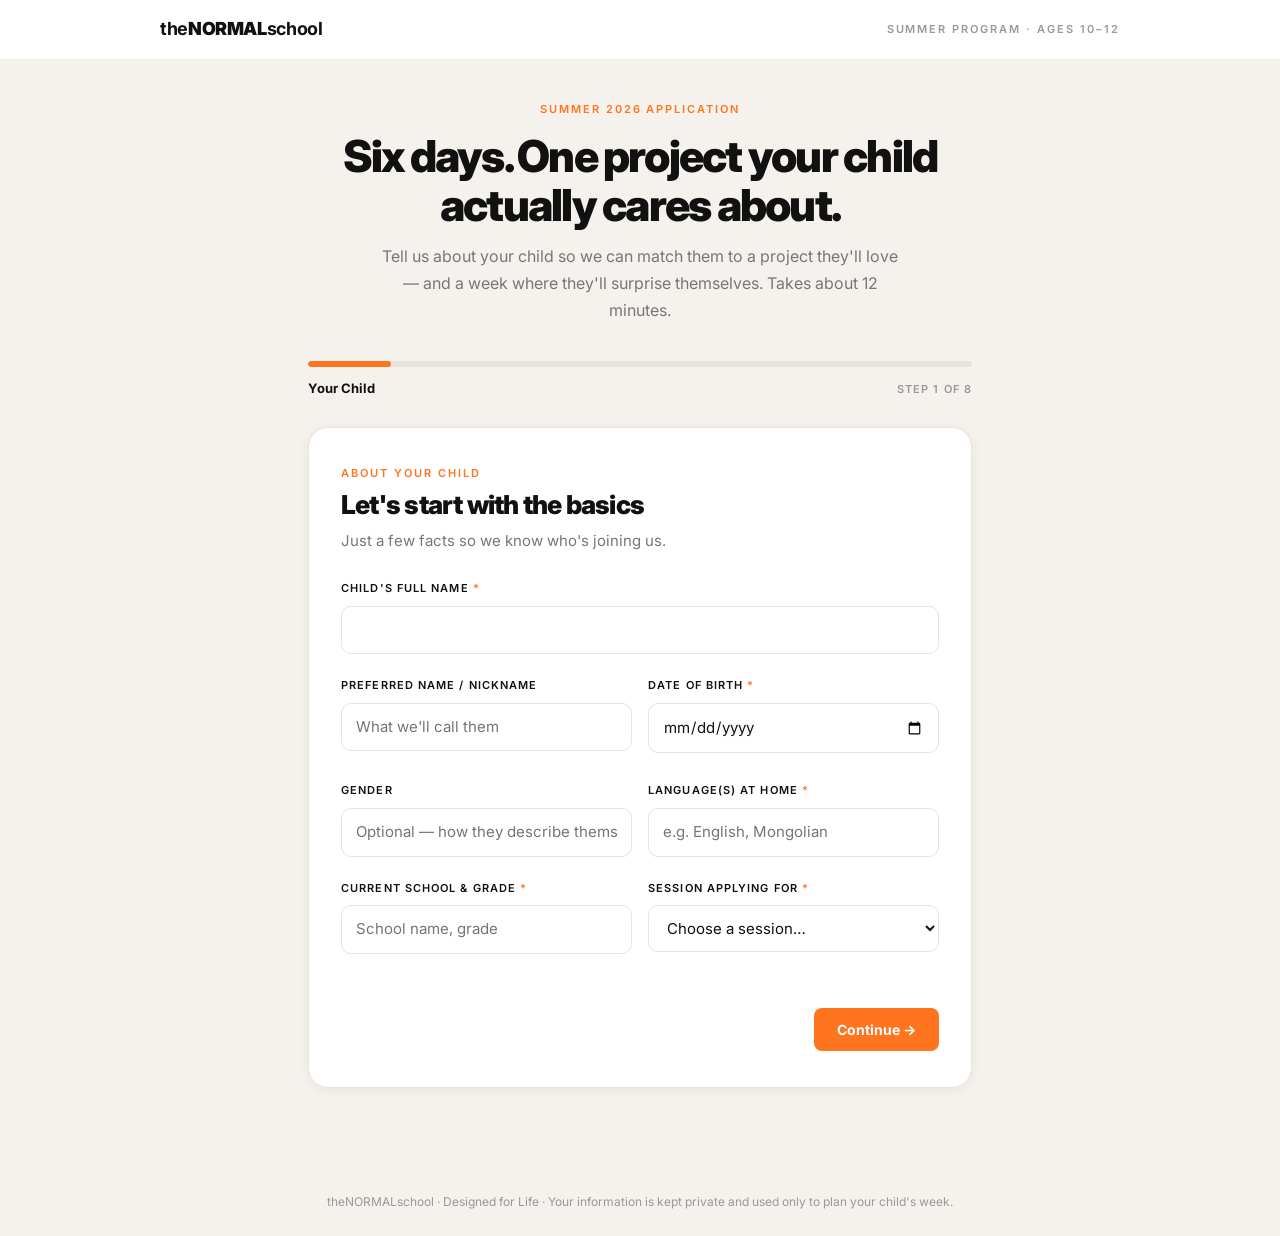
==== 05-Programs/summer-2026/application-form/app/index.html @ aeb38c8b "Restructure repo: kebab-case naming, summer-2026 reorg, merge form into program Enforce the Kebab-Ca" ====
<!DOCTYPE html>
<html lang="en">
<head>
<meta charset="UTF-8" />
<meta name="viewport" content="width=device-width, initial-scale=1.0" />
<title>Summer Program Application — theNORMALschool</title>
<link rel="preconnect" href="https://fonts.googleapis.com" />
<link rel="preconnect" href="https://fonts.gstatic.com" crossorigin />
<link href="https://fonts.googleapis.com/css2?family=Inter:wght@400;500;600;700;850;900&display=swap" rel="stylesheet" />
<style>
  :root {
    --orange: #ff751f;
    --navy: #111111;
    --body: #777777;
    --muted: #999999;
    --cream: #f5f2ed;
    --border: #e8e3db;
    --ui: #555555;
    --white: #ffffff;
    --shadow: rgba(0, 0, 0, 0.06) 0px 2px 12px;
    --radius-card: 20px;
    --radius-btn: 8px;
  }

  * { box-sizing: border-box; margin: 0; padding: 0; }

  body {
    font-family: 'Inter', -apple-system, system-ui, sans-serif;
    background: var(--cream);
    color: var(--body);
    font-size: 16px;
    line-height: 1.7;
    -webkit-font-smoothing: antialiased;
  }

  /* ---------- Header ---------- */
  header {
    position: sticky; top: 0; z-index: 50;
    background: rgba(255, 255, 255, 0.97);
    backdrop-filter: blur(10px);
    border-bottom: 1px solid #f0ece6;
    padding: 14px 28px;
  }
  .header-inner {
    max-width: 960px; margin: 0 auto;
    display: flex; align-items: center; justify-content: space-between;
  }
  .wordmark {
    font-weight: 700; font-size: 18px; color: var(--navy);
    letter-spacing: -0.02em; text-decoration: none;
  }
  .wordmark b { font-weight: 900; }
  .header-tag {
    font-weight: 600; font-size: 11px; text-transform: uppercase;
    letter-spacing: 0.18em; color: var(--muted);
  }

  /* ---------- Layout ---------- */
  .wrap { max-width: 720px; margin: 0 auto; padding: 40px 28px 80px; }

  .hero { text-align: center; margin-bottom: 36px; }
  .hero .eyebrow {
    font-weight: 600; font-size: 11px; text-transform: uppercase;
    letter-spacing: 0.18em; color: var(--orange); margin-bottom: 14px;
  }
  .hero h1 {
    font-weight: 850; color: var(--navy);
    font-size: clamp(28px, 5.5vw, 44px);
    letter-spacing: -0.04em; line-height: 1.1; margin-bottom: 14px;
  }
  .hero p { max-width: 520px; margin: 0 auto; }

  /* ---------- Progress ---------- */
  .progress { margin-bottom: 28px; }
  .progress-bar {
    height: 6px; background: var(--border); border-radius: 999px; overflow: hidden;
  }
  .progress-fill {
    height: 100%; background: var(--orange); width: 12.5%;
    border-radius: 999px; transition: width 0.35s ease;
  }
  .progress-meta {
    display: flex; justify-content: space-between; align-items: baseline;
    margin-top: 10px;
  }
  .progress-meta .step-label {
    font-weight: 700; font-size: 13px; color: var(--navy);
  }
  .progress-meta .step-count {
    font-weight: 600; font-size: 11px; text-transform: uppercase;
    letter-spacing: 0.1em; color: var(--muted);
  }

  /* ---------- Card / Step ---------- */
  .card {
    background: var(--white); border: 1px solid var(--border);
    border-radius: var(--radius-card); box-shadow: var(--shadow);
    padding: 36px 32px;
  }
  .step { display: none; }
  .step.active { display: block; animation: fade 0.3s ease; }
  @keyframes fade { from { opacity: 0; transform: translateY(6px); } to { opacity: 1; transform: none; } }

  .step-head { margin-bottom: 26px; }
  .step-head .kicker {
    font-weight: 600; font-size: 11px; text-transform: uppercase;
    letter-spacing: 0.18em; color: var(--orange); margin-bottom: 8px;
  }
  .step-head h2 {
    font-weight: 850; color: var(--navy); font-size: 26px;
    letter-spacing: -0.03em; line-height: 1.12; margin-bottom: 8px;
  }
  .step-head p { font-size: 15px; }

  .reassure {
    background: var(--cream); border-radius: 12px; padding: 14px 16px;
    font-size: 14px; margin-bottom: 24px; color: var(--ui);
  }
  .reassure b { color: var(--navy); font-weight: 600; }

  /* ---------- Fields ---------- */
  .field { margin-bottom: 22px; }
  .field > label, .field > .field-label {
    display: block; font-weight: 600; font-size: 11px;
    text-transform: uppercase; letter-spacing: 0.1em;
    color: var(--navy); margin-bottom: 8px;
  }
  .field .hint {
    font-size: 13px; color: var(--muted); font-weight: 400;
    text-transform: none; letter-spacing: 0; margin-top: 2px; margin-bottom: 8px;
    line-height: 1.5;
  }
  .req { color: var(--orange); }

  input[type="text"], input[type="email"], input[type="tel"],
  input[type="date"], select, textarea {
    width: 100%; font-family: inherit; font-size: 15px; color: var(--navy);
    background: var(--white); border: 1px solid var(--border);
    border-radius: 10px; padding: 12px 14px; line-height: 1.5;
    transition: border-color 0.15s ease, box-shadow 0.15s ease;
  }
  textarea { resize: vertical; min-height: 90px; }
  input:focus, select:focus, textarea:focus {
    outline: none; border-color: var(--orange);
    box-shadow: 0 0 0 3px rgba(255, 117, 31, 0.12);
  }
  input.invalid, select.invalid, textarea.invalid { border-color: #e5484d; }
  .err-msg { color: #c4373b; font-size: 13px; margin-top: 6px; display: none; }
  .err-msg.show { display: block; }

  .row { display: flex; gap: 16px; }
  .row .field { flex: 1; }
  @media (max-width: 560px) { .row { flex-direction: column; gap: 0; } }

  .auto-age {
    font-weight: 700; color: var(--orange); font-size: 14px; margin-top: 6px;
  }

  /* ---------- Chips (multi-select) ---------- */
  .chips { display: flex; flex-wrap: wrap; gap: 8px; }
  .chip {
    border: 1px solid var(--border); background: var(--white);
    border-radius: 999px; padding: 8px 15px; font-size: 14px; font-weight: 500;
    color: var(--ui); cursor: pointer; user-select: none;
    transition: all 0.15s ease;
  }
  .chip:hover { border-color: var(--orange); color: var(--navy); }
  .chip.on {
    background: var(--orange); border-color: var(--orange);
    color: var(--white); font-weight: 600;
  }

  /* ---------- Option cards (single-select) ---------- */
  .options { display: flex; flex-direction: column; gap: 10px; }
  .opt {
    display: flex; align-items: flex-start; gap: 12px;
    border: 1px solid var(--border); background: var(--white);
    border-radius: 12px; padding: 14px 16px; cursor: pointer;
    transition: all 0.15s ease;
  }
  .opt:hover { border-color: var(--orange); }
  .opt.on { border-color: var(--orange); background: rgba(255, 117, 31, 0.05); }
  .opt .dot {
    flex: 0 0 18px; width: 18px; height: 18px; border-radius: 999px;
    border: 2px solid var(--border); margin-top: 3px; position: relative;
    transition: border-color 0.15s ease;
  }
  .opt.on .dot { border-color: var(--orange); }
  .opt.on .dot::after {
    content: ''; position: absolute; inset: 3px; border-radius: 999px;
    background: var(--orange);
  }
  .opt .opt-text { font-size: 15px; color: var(--navy); font-weight: 500; }

  .opt-grid { display: grid; grid-template-columns: 1fr 1fr; gap: 10px; }
  @media (max-width: 560px) { .opt-grid { grid-template-columns: 1fr; } }

  /* ---------- Checkbox ---------- */
  .check {
    display: flex; align-items: flex-start; gap: 12px; cursor: pointer;
    font-size: 14px; color: var(--ui); margin-bottom: 14px; line-height: 1.5;
  }
  .check input { margin-top: 4px; width: 18px; height: 18px; accent-color: var(--orange); flex: 0 0 auto; }

  /* ---------- Nav buttons ---------- */
  .nav-btns {
    display: flex; justify-content: space-between; align-items: center;
    margin-top: 32px; gap: 12px;
  }
  .btn {
    font-family: inherit; font-weight: 700; font-size: 14px;
    border-radius: var(--radius-btn); padding: 12px 22px; cursor: pointer;
    border: 1px solid transparent; transition: opacity 0.15s ease, background 0.15s ease;
  }
  .btn-primary { background: var(--orange); color: var(--white); }
  .btn-primary:hover { opacity: 0.9; }
  .btn-ghost { background: transparent; color: var(--ui); border-color: var(--border); }
  .btn-ghost:hover { border-color: var(--ui); }
  .btn:disabled { opacity: 0.4; cursor: not-allowed; }
  .btn.hidden { visibility: hidden; }

  /* ---------- Success ---------- */
  .success { text-align: center; padding: 20px 0; }
  .success .mark {
    width: 64px; height: 64px; border-radius: 999px; background: var(--orange);
    color: white; font-size: 32px; display: flex; align-items: center; justify-content: center;
    margin: 0 auto 20px;
  }
  .success h2 { font-weight: 850; color: var(--navy); font-size: 28px; letter-spacing: -0.03em; margin-bottom: 12px; }
  .success p { max-width: 460px; margin: 0 auto 10px; }
  .dl-row { display: flex; gap: 12px; justify-content: center; flex-wrap: wrap; margin-top: 22px; }

  footer {
    text-align: center; font-size: 12px; color: var(--muted);
    padding: 24px; max-width: 720px; margin: 0 auto;
  }
</style>
</head>
<body>

<header>
  <div class="header-inner">
    <a href="#" class="wordmark">the<b>NORMAL</b>school</a>
    <span class="header-tag">Summer Program · Ages 10–12</span>
  </div>
</header>

<div class="wrap">
  <div class="hero">
    <div class="eyebrow">Summer 2026 Application</div>
    <h1>Six days. One project your child actually cares about.</h1>
    <p>Tell us about your child so we can match them to a project they'll love — and a week where they'll surprise themselves. Takes about 12 minutes.</p>
  </div>

  <div class="progress">
    <div class="progress-bar"><div class="progress-fill" id="progressFill"></div></div>
    <div class="progress-meta">
      <span class="step-label" id="stepLabel">Your Child</span>
      <span class="step-count" id="stepCount">Step 1 of 8</span>
    </div>
  </div>

  <form id="appForm" novalidate>
    <div class="card">

      <!-- ===== STEP 1: CHILD BASIC INFO (Section A) ===== -->
      <section class="step active" data-step="1" data-label="Your Child">
        <div class="step-head">
          <div class="kicker">About your child</div>
          <h2>Let's start with the basics</h2>
          <p>Just a few facts so we know who's joining us.</p>
        </div>

        <div class="field">
          <label>Child's full name <span class="req">*</span></label>
          <input type="text" name="childName" data-required />
          <div class="err-msg">Please enter your child's name.</div>
        </div>

        <div class="row">
          <div class="field">
            <label>Preferred name / nickname</label>
            <input type="text" name="preferredName" placeholder="What we'll call them" />
          </div>
          <div class="field">
            <label>Date of birth <span class="req">*</span></label>
            <input type="date" name="dob" id="dob" data-required />
            <div class="auto-age" id="ageOut"></div>
            <div class="err-msg">Please enter a date of birth.</div>
          </div>
        </div>

        <div class="row">
          <div class="field">
            <label>Gender</label>
            <input type="text" name="gender" placeholder="Optional — how they describe themselves" />
          </div>
          <div class="field">
            <label>Language(s) at home <span class="req">*</span></label>
            <input type="text" name="homeLanguage" data-required placeholder="e.g. English, Mongolian" />
            <div class="err-msg">Please tell us the home language.</div>
          </div>
        </div>

        <div class="row">
          <div class="field">
            <label>Current school &amp; grade <span class="req">*</span></label>
            <input type="text" name="school" data-required placeholder="School name, grade" />
            <div class="err-msg">Please enter school and grade.</div>
          </div>
          <div class="field">
            <label>Session applying for <span class="req">*</span></label>
            <select name="session" data-required>
              <option value="">Choose a session…</option>
              <option>Session A — June 2026</option>
              <option>Session B — July 2026</option>
              <option>Session C — August 2026</option>
              <option>Not sure yet</option>
            </select>
            <div class="err-msg">Please choose a session.</div>
          </div>
        </div>
      </section>

      <!-- ===== STEP 2: PARENT INFO (Section B) ===== -->
      <section class="step" data-step="2" data-label="Parent & Contact">
        <div class="step-head">
          <div class="kicker">Parent &amp; contact</div>
          <h2>How we reach you</h2>
          <p>Your details for everything from confirmation to Saturday's showcase.</p>
        </div>

        <div class="row">
          <div class="field">
            <label>Your full name <span class="req">*</span></label>
            <input type="text" name="parentName" data-required />
            <div class="err-msg">Please enter your name.</div>
          </div>
          <div class="field">
            <label>Relationship to child <span class="req">*</span></label>
            <select name="relationship" data-required>
              <option value="">Choose…</option>
              <option>Mother</option><option>Father</option>
              <option>Guardian</option><option>Grandparent</option><option>Other</option>
            </select>
            <div class="err-msg">Please choose a relationship.</div>
          </div>
        </div>

        <div class="row">
          <div class="field">
            <label>Email <span class="req">*</span></label>
            <input type="email" name="email" data-required />
            <div class="err-msg">Please enter a valid email.</div>
          </div>
          <div class="field">
            <label>Mobile phone <span class="req">*</span></label>
            <input type="tel" name="phone" data-required />
            <div class="err-msg">Please enter a phone number.</div>
          </div>
        </div>

        <div class="row">
          <div class="field">
            <label>Emergency contact name <span class="req">*</span></label>
            <input type="text" name="emergencyName" data-required />
            <div class="err-msg">Please enter an emergency contact.</div>
          </div>
          <div class="field">
            <label>Emergency contact phone <span class="req">*</span></label>
            <input type="tel" name="emergencyPhone" data-required />
            <div class="err-msg">Please enter a phone number.</div>
          </div>
        </div>

        <div class="field">
          <label>Authorized pickup person(s)</label>
          <input type="text" name="pickup" placeholder="Anyone else allowed to collect your child" />
        </div>

        <div class="field">
          <label>How did you hear about us?</label>
          <select name="referral">
            <option value="">Choose…</option>
            <option>Instagram</option><option>A friend / family</option>
            <option>School / teacher</option><option>Web search</option>
            <option>Event</option><option>Other</option>
          </select>
        </div>
      </section>

      <!-- ===== STEP 3: ELEMENT LAYER 1 (Section C) ===== -->
      <section class="step" data-step="3" data-label="What Lights Them Up">
        <div class="step-head">
          <div class="kicker">What lights your child up</div>
          <h2>The things that come easily — and the things they love</h2>
          <p>Be specific and concrete. Not "good at art" — but "draws machines and how they connect."</p>
        </div>
        <div class="reassure">
          These two are different on purpose. <b>What comes easily</b> and <b>what they love</b> aren't always the same thing — and both matter. Tell us what you actually see, not what you hope.
        </div>

        <div class="field">
          <label>What comes unusually easily? <span class="req">*</span></label>
          <div class="hint">1–2 specific things your child picks up faster or does with more ease than you'd expect for their age. What exactly do they do, and how do you know it comes easily?</div>
          <textarea name="aptitude" data-required></textarea>
          <div class="err-msg">Please describe at least one thing.</div>
        </div>

        <div class="field">
          <label>What do they return to without being asked? <span class="req">*</span></label>
          <div class="hint">What does your child do voluntarily, repeatedly, with no reward and no prompting? When did you last see them do it?</div>
          <textarea name="passion" data-required></textarea>
          <div class="err-msg">Please describe at least one thing.</div>
        </div>

        <div class="field">
          <label>When do they lose track of time? <span class="req">*</span></label>
          <div class="hint">Is there an activity where they resist stopping, forget meals, or have to be called several times?</div>
          <textarea name="flow" data-required></textarea>
          <div class="err-msg">Please tell us about this.</div>
        </div>

        <div class="field">
          <label>The free-afternoon check</label>
          <div class="hint">On a free afternoon — nothing scheduled, screens not the default — what does your child actually end up doing?</div>
          <textarea name="freeChoice"></textarea>
        </div>
      </section>

      <!-- ===== STEP 4: ELEMENT LAYER 2 (Section D) ===== -->
      <section class="step" data-step="4" data-label="Reading Your Child">
        <div class="step-head">
          <div class="kicker">Reading your child</div>
          <h2>A little more context</h2>
          <p>This helps us read your child accurately — and avoid misreading them.</p>
        </div>

        <div class="field">
          <label>When something is hard, what do they actually do? <span class="req">*</span></label>
          <div class="hint">When they get a poor result or hit something difficult — what happens? Give a recent example.</div>
          <textarea name="attitude" data-required></textarea>
          <div class="err-msg">Please share a recent example.</div>
        </div>

        <div class="field">
          <div class="field-label">What has your child had real access to?</div>
          <div class="hint">Tap everything they've had genuine hands-on access to.</div>
          <div class="chips" data-chips="opportunity">
            <span class="chip">Camera / video</span>
            <span class="chip">Computer / coding</span>
            <span class="chip">Art materials</span>
            <span class="chip">Musical instruments</span>
            <span class="chip">Sports / athletics</span>
            <span class="chip">Kitchen / cooking</span>
            <span class="chip">Building / tools</span>
            <span class="chip">Animals / nature</span>
            <span class="chip">Performing / stage</span>
          </div>
        </div>

        <div class="field">
          <label>Anything they've wanted to try but never had the chance to?</label>
          <input type="text" name="opportunityGap" placeholder="Optional" />
        </div>

        <div class="field">
          <div class="field-label">Where do you see real spark? <span class="req">*</span></div>
          <div class="hint">Tap any area where you see genuine energy — it's fine to pick several.</div>
          <div class="chips" data-chips="breadth" data-required>
            <span class="chip">Building / mechanical</span>
            <span class="chip">Visual / art</span>
            <span class="chip">Words / story</span>
            <span class="chip">Numbers / patterns</span>
            <span class="chip">Social / people</span>
            <span class="chip">Performing</span>
            <span class="chip">Physical / movement</span>
            <span class="chip">Nature / science</span>
          </div>
          <div class="err-msg">Please select at least one.</div>
        </div>

        <div class="field">
          <label>Who do they light up around?</label>
          <div class="hint">Any group or person your child comes alive with — or an interest they pursue harder with certain people?</div>
          <textarea name="tribe"></textarea>
        </div>

        <div class="field">
          <label>Anything they've dropped, hidden, or been steered away from?</label>
          <div class="hint">Something they used to love and stopped, or hide, or were told wasn't for them. What happened?</div>
          <textarea name="suppression"></textarea>
        </div>

        <div class="field">
          <label>When are they most alert — and most drained?</label>
          <div class="hint">Roughly when in a normal day is your child most engaged, and when do they run flat?</div>
          <input type="text" name="energy" placeholder="e.g. Sluggish mornings, comes alive after 4pm" />
        </div>
      </section>

      <!-- ===== STEP 5: MIAP PRE-DIAGNOSIS (Section E) ===== -->
      <section class="step" data-step="5" data-label="How They Work">
        <div class="step-head">
          <div class="kicker">How they work</div>
          <h2>A few more about how they tick</h2>
          <p>There are no right answers here — honest beats impressive every time.</p>
        </div>

        <div class="field">
          <label>Genuinely into it vs. just going along <span class="req">*</span></label>
          <div class="hint">Can you tell the difference between when your child is really into something and when they're just complying? Describe a moment of each.</div>
          <textarea name="miapMotivation" data-required></textarea>
          <div class="err-msg">Please share an example.</div>
        </div>

        <div class="field">
          <label>How do they describe themselves?</label>
          <div class="hint">In their own words, how does your child describe what they're good at or who they are? (If they wouldn't, just say so.)</div>
          <textarea name="miapIdentity"></textarea>
        </div>

        <div class="field">
          <label>When they hit an obstacle and you're not there <span class="req">*</span></label>
          <div class="hint">What happens when your child runs into a problem and no adult is around to help?</div>
          <textarea name="miapAgency" data-required></textarea>
          <div class="err-msg">Please tell us what happens.</div>
        </div>

        <div class="field">
          <label>Have they ever cared that something was useful to someone else?</label>
          <div class="hint">Not just fun for them — actually useful to another person. An example, if there is one.</div>
          <textarea name="miapPurpose"></textarea>
        </div>
      </section>

      <!-- ===== STEP 6: PERSONALIZATION — CHILD'S SECTION (Section F) ===== -->
      <section class="step" data-step="6" data-label="Just for You">
        <div class="step-head">
          <div class="kicker">Now — over to <span id="childKicker">your child</span></div>
          <h2>This part is just for <span id="childName1">you</span></h2>
          <p>Hey! These questions are for you — the kid joining us. There are zero wrong answers. Just say what's true.</p>
        </div>
        <div class="reassure">
          <b>Parents:</b> let your child answer this part in their own words — you can type for them, but the answers should be theirs.
        </div>

        <div class="field">
          <div class="field-label">What are you really into right now? <span class="req">*</span></div>
          <div class="hint">Tap everything that's you.</div>
          <div class="chips" data-chips="interests" data-required>
            <span class="chip">Gaming</span><span class="chip">Drawing</span><span class="chip">Sports</span>
            <span class="chip">Music</span><span class="chip">Coding</span><span class="chip">Animals</span>
            <span class="chip">Cooking</span><span class="chip">Building stuff</span><span class="chip">Reading</span>
            <span class="chip">Science</span><span class="chip">Dance</span><span class="chip">Film / video</span>
            <span class="chip">Fashion</span><span class="chip">Cars</span><span class="chip">Space</span>
          </div>
          <div class="err-msg">Pick at least one!</div>
        </div>

        <div class="field">
          <label>What do you do for fun on weekends or after school?</label>
          <textarea name="funTime"></textarea>
        </div>

        <div class="field">
          <label>Something you made that you were proud of <span class="req">*</span></label>
          <div class="hint">A video, a Minecraft build, a comic, a recipe, a fort — anything. What was the best part of making it?</div>
          <textarea name="proudMaking" data-required></textarea>
          <div class="err-msg">Tell us about one thing you made!</div>
        </div>

        <div class="row">
          <div class="field">
            <label>Favorite YouTube channel(s) or creators</label>
            <input type="text" name="favYoutube" />
          </div>
          <div class="field">
            <label>Favorite game(s)</label>
            <input type="text" name="favGame" />
          </div>
        </div>

        <div class="row">
          <div class="field">
            <label>Favorite book, comic, or show</label>
            <input type="text" name="favBook" />
          </div>
          <div class="field">
            <label>Someone who's really cool at what they do</label>
            <input type="text" name="hero" placeholder="A creator, athlete, scientist, anyone" />
          </div>
        </div>

        <div class="field">
          <label>If you could spend a whole week making ONE thing, what would it be?</label>
          <textarea name="makeAnything"></textarea>
        </div>

        <div class="field">
          <div class="field-label">Pick the one that sounds most fun <span class="req">*</span></div>
          <div class="options" data-radio="dreamProject" data-required>
            <label class="opt"><span class="dot"></span><span class="opt-text">Be on camera, telling a story people actually watch</span></label>
            <label class="opt"><span class="dot"></span><span class="opt-text">Film and edit a video until it's exactly right</span></label>
            <label class="opt"><span class="dot"></span><span class="opt-text">Invent the rules of a game and decide how it works</span></label>
            <label class="opt"><span class="dot"></span><span class="opt-text">Build a game's world, characters, and look</span></label>
            <label class="opt"><span class="dot"></span><span class="opt-text">Cook something people line up to buy</span></label>
            <label class="opt"><span class="dot"></span><span class="opt-text">Fix a real problem in your neighborhood</span></label>
            <label class="opt"><span class="dot"></span><span class="opt-text">Build a tool that explains something cool</span></label>
          </div>
          <div class="err-msg">Pick the one that sounds most fun!</div>
        </div>

        <div class="field">
          <div class="field-label">What kind of stuff do you care about?</div>
          <div class="chips" data-chips="values">
            <span class="chip">Helping people</span><span class="chip">Animals</span><span class="chip">The planet</span>
            <span class="chip">Fairness</span><span class="chip">Building things that work</span>
            <span class="chip">Making people laugh</span><span class="chip">Winning / competing</span>
            <span class="chip">How things work</span><span class="chip">Making beautiful things</span>
          </div>
        </div>

        <div class="field">
          <div class="field-label">Do you like working with a team or on your own? <span class="req">*</span></div>
          <div class="options opt-grid" data-radio="teamSolo" data-required>
            <label class="opt"><span class="dot"></span><span class="opt-text">With a team</span></label>
            <label class="opt"><span class="dot"></span><span class="opt-text">On my own</span></label>
            <label class="opt"><span class="dot"></span><span class="opt-text">Depends on the day</span></label>
          </div>
          <div class="err-msg">Pick one!</div>
        </div>

        <div class="field">
          <label>When you work with other people, what part do you grab first?</label>
          <input type="text" name="teamRole" />
        </div>
      </section>

      <!-- ===== STEP 7: WELLBEING, SOCIAL & LOGISTICS (Section G) ===== -->
      <section class="step" data-step="7" data-label="Wellbeing & Logistics">
        <div class="step-head">
          <div class="kicker">So we can support your child well</div>
          <h2>A few things that help us care for them</h2>
          <p>This stays with our team. The more specific you are, the better we can show up for your child.</p>
        </div>

        <div class="field">
          <label>How does your child handle frustration, specifically? <span class="req">*</span></label>
          <div class="hint">Not challenge in general — what does frustration actually look like for your child, and what helps?</div>
          <textarea name="frustration" data-required></textarea>
          <div class="err-msg">Please tell us about this.</div>
        </div>

        <div class="field">
          <label>Any conditions, sensitivities, or accommodations we should know about?</label>
          <textarea name="accommodations" placeholder="Diagnosed conditions, sensory sensitivities, learning accommodations…"></textarea>
        </div>

        <div class="field">
          <label>Any significant recent life events?</label>
          <input type="text" name="lifeEvents" placeholder="Loss, family change, school move — optional" />
        </div>

        <div class="field">
          <label>What does anxiety or feeling overwhelmed look like for them?</label>
          <div class="hint">If it applies — so we recognize it early and respond well.</div>
          <textarea name="anxiety"></textarea>
        </div>

        <div class="field">
          <label>Allergies, dietary restrictions, or medical notes <span class="req">*</span></label>
          <div class="hint">Important for our Food Business project and snacks. Write "None" if none apply.</div>
          <textarea name="medical" data-required></textarea>
          <div class="err-msg">Please tell us, or write "None".</div>
        </div>

        <div class="field">
          <label>Does your child know anyone else enrolling?</label>
          <input type="text" name="knowsOthers" placeholder="Names, if any" />
        </div>

        <div class="row">
          <div class="field">
            <label>How do they handle disagreement with peers?</label>
            <input type="text" name="disagreement" />
          </div>
          <div class="field">
            <label>In a group, are they more comfortable…</label>
            <select name="groupRole">
              <option value="">Choose…</option>
              <option>Leading</option><option>Contributing</option><option>Following</option>
              <option>It varies</option>
            </select>
          </div>
        </div>

        <div class="field">
          <label>Any peer conflicts we should avoid?</label>
          <input type="text" name="conflicts" placeholder="Optional" />
        </div>

        <div class="field">
          <label>What do you hope your child gets from this week? <span class="req">*</span></label>
          <textarea name="hopes" data-required></textarea>
          <div class="err-msg">We'd love to hear this.</div>
        </div>

        <div class="field">
          <label>What have well-meaning adults gotten <em>wrong</em> about your child?</label>
          <div class="hint">This genuinely helps us see them clearly.</div>
          <textarea name="adultsWrong"></textarea>
        </div>

        <div class="row">
          <div class="field">
            <label>Does your child plan first, or dive in?</label>
            <select name="planStyle">
              <option value="">Choose…</option>
              <option>Plans before starting</option>
              <option>Dives in and figures it out</option>
              <option>A mix of both</option>
            </select>
          </div>
          <div class="field">
            <label>Do they do better with…</label>
            <select name="structureStyle">
              <option value="">Choose…</option>
              <option>Clear structure</option>
              <option>Open space</option>
              <option>Somewhere in between</option>
            </select>
          </div>
        </div>

        <div class="field">
          <label>T-shirt size</label>
          <select name="shirt">
            <option value="">Choose…</option>
            <option>Youth S</option><option>Youth M</option><option>Youth L</option>
            <option>Adult S</option><option>Adult M</option>
          </select>
        </div>

        <div class="field">
          <label>Anything else you'd like us to know?</label>
          <textarea name="anythingElse"></textarea>
        </div>
      </section>

      <!-- ===== STEP 8: CONSENT (Section H) ===== -->
      <section class="step" data-step="8" data-label="Consent & Submit">
        <div class="step-head">
          <div class="kicker">Almost done</div>
          <h2>A couple of confirmations</h2>
          <p>Then you're all set.</p>
        </div>

        <label class="check">
          <input type="checkbox" name="ownWords" data-required-check />
          <span>I confirm my child's answers above are in their own words.</span>
        </label>

        <label class="check">
          <input type="checkbox" name="userTesting" data-required-check />
          <span>I give permission for my child's project to be tested with real users during the week (Wednesday feedback day).</span>
        </label>

        <label class="check">
          <input type="checkbox" name="mediaConsent" data-required-check />
          <span>I consent to photos/video of the showcase being used for program records and marketing.</span>
        </label>

        <label class="check">
          <input type="checkbox" name="terms" data-required-check />
          <span>I agree to the program terms and liability waiver.</span>
        </label>
        <div class="err-msg" id="consentErr">Please confirm all four to submit.</div>

        <div class="field" style="margin-top:20px;">
          <label>Parent signature (type your full name) <span class="req">*</span></label>
          <input type="text" name="signature" data-required />
          <div class="err-msg">Please type your full name.</div>
        </div>

        <div class="reassure" style="margin-bottom:0;">
          When you submit, your application downloads as a file to your device. <b>Please email it to us at apply@thenormalschool.com</b> (or it'll be collected automatically once our portal is live).
        </div>
      </section>

      <!-- ===== SUCCESS ===== -->
      <section class="step" data-step="9" data-label="Submitted">
        <div class="success">
          <div class="mark">✓</div>
          <h2>Thank you — application ready!</h2>
          <p>We've put together everything you told us about <strong id="childName2">your child</strong>. Your application file has downloaded.</p>
          <p style="font-size:14px;color:var(--muted);">Please email the downloaded file to <strong>apply@thenormalschool.com</strong>. We'll be in touch within a few days.</p>
          <div class="dl-row">
            <button type="button" class="btn btn-primary" id="redownload">Download again →</button>
          </div>
        </div>
      </section>

      <!-- ===== NAV ===== -->
      <div class="nav-btns" id="navBtns">
        <button type="button" class="btn btn-ghost hidden" id="backBtn">← Back</button>
        <button type="button" class="btn btn-primary" id="nextBtn">Continue →</button>
      </div>

    </div>
  </form>
</div>

<footer>
  theNORMALschool · Designed for Life · Your information is kept private and used only to plan your child's week.
</footer>

<script>
(function () {
  var form = document.getElementById('appForm');
  var steps = Array.prototype.slice.call(form.querySelectorAll('.step'));
  var TOTAL = 8; // input steps (9 = success)
  var current = 1;

  var fill = document.getElementById('progressFill');
  var stepLabel = document.getElementById('stepLabel');
  var stepCount = document.getElementById('stepCount');
  var backBtn = document.getElementById('backBtn');
  var nextBtn = document.getElementById('nextBtn');
  var navBtns = document.getElementById('navBtns');

  // ---------- Age calc ----------
  var dob = document.getElementById('dob');
  var ageOut = document.getElementById('ageOut');
  dob.addEventListener('change', function () {
    if (!dob.value) { ageOut.textContent = ''; return; }
    var d = new Date(dob.value);
    var ref = new Date('2026-06-01'); // program reference
    var age = ref.getFullYear() - d.getFullYear();
    var m = ref.getMonth() - d.getMonth();
    if (m < 0 || (m === 0 && ref.getDate() < d.getDate())) age--;
    if (isNaN(age)) { ageOut.textContent = ''; return; }
    var note = (age < 10 || age > 12) ? ' — note: program is designed for ages 10–12' : '';
    ageOut.textContent = 'Age at program start: ' + age + note;
  });

  // ---------- Chips ----------
  form.querySelectorAll('[data-chips]').forEach(function (group) {
    group.querySelectorAll('.chip').forEach(function (chip) {
      chip.addEventListener('click', function () {
        chip.classList.toggle('on');
        clearGroupError(group);
      });
    });
  });

  // ---------- Radio options ----------
  form.querySelectorAll('[data-radio]').forEach(function (group) {
    group.querySelectorAll('.opt').forEach(function (opt) {
      opt.addEventListener('click', function () {
        group.querySelectorAll('.opt').forEach(function (o) { o.classList.remove('on'); });
        opt.classList.add('on');
        clearGroupError(group);
      });
    });
  });

  function clearGroupError(group) {
    var err = group.parentElement.querySelector('.err-msg');
    if (err) err.classList.remove('show');
  }

  // ---------- Personalize child's name into Step 6 ----------
  function syncChildName() {
    var n = (form.childName.value || '').trim();
    var preferred = (form.preferredName.value || '').trim();
    var display = preferred || (n ? n.split(' ')[0] : '');
    document.getElementById('childName1').textContent = display || 'you';
    document.getElementById('childKicker').textContent = display || 'your child';
    document.getElementById('childName2').textContent = display || 'your child';
  }

  // ---------- Validation ----------
  function validateStep(stepEl) {
    var ok = true;

    // text/select/textarea required
    stepEl.querySelectorAll('[data-required]').forEach(function (input) {
      if (input.tagName === 'DIV') return; // chip & radio groups handled in their own loops below
      var val = (input.value || '').trim();
      var valid = val.length > 0;
      if (input.type === 'email' && valid) {
        valid = /^[^\s@]+@[^\s@]+\.[^\s@]+$/.test(val);
      }
      toggleErr(input, valid);
      if (!valid) ok = false;
    });

    // required chip groups
    stepEl.querySelectorAll('[data-chips][data-required]').forEach(function (group) {
      var picked = group.querySelectorAll('.chip.on').length > 0;
      var err = group.parentElement.querySelector('.err-msg');
      if (err) err.classList.toggle('show', !picked);
      if (!picked) ok = false;
    });

    // required radio groups
    stepEl.querySelectorAll('[data-radio][data-required]').forEach(function (group) {
      var picked = group.querySelectorAll('.opt.on').length > 0;
      var err = group.parentElement.querySelector('.err-msg');
      if (err) err.classList.toggle('show', !picked);
      if (!picked) ok = false;
    });

    // required checkboxes (consent)
    var checks = stepEl.querySelectorAll('[data-required-check]');
    if (checks.length) {
      var allChecked = Array.prototype.every.call(checks, function (c) { return c.checked; });
      var cErr = document.getElementById('consentErr');
      if (cErr) cErr.classList.toggle('show', !allChecked);
      if (!allChecked) ok = false;
    }

    return ok;
  }

  function toggleErr(input, valid) {
    input.classList.toggle('invalid', !valid);
    var field = input.closest('.field');
    if (!field) return;
    var err = field.querySelector('.err-msg');
    if (err) err.classList.toggle('show', !valid);
  }

  // clear errors as the user types
  form.addEventListener('input', function (e) {
    if (e.target.classList && e.target.classList.contains('invalid')) {
      toggleErr(e.target, true);
    }
  });

  // ---------- Navigation ----------
  function show(step) {
    steps.forEach(function (s) { s.classList.toggle('active', +s.dataset.step === step); });
    current = step;

    if (step > TOTAL) {
      // success screen
      navBtns.style.display = 'none';
      fill.style.width = '100%';
      stepLabel.textContent = 'Submitted';
      stepCount.textContent = 'Complete';
      window.scrollTo({ top: 0, behavior: 'smooth' });
      return;
    }

    navBtns.style.display = 'flex';
    fill.style.width = (step / TOTAL * 100) + '%';
    var el = steps.find(function (s) { return +s.dataset.step === step; });
    stepLabel.textContent = el.dataset.label;
    stepCount.textContent = 'Step ' + step + ' of ' + TOTAL;

    backBtn.classList.toggle('hidden', step === 1);
    nextBtn.textContent = (step === TOTAL) ? 'Submit application →' : 'Continue →';

    if (step === 6) syncChildName();
    window.scrollTo({ top: 0, behavior: 'smooth' });
  }

  nextBtn.addEventListener('click', function () {
    var el = steps.find(function (s) { return +s.dataset.step === current; });
    if (!validateStep(el)) {
      var firstErr = el.querySelector('.invalid, .err-msg.show');
      if (firstErr) firstErr.scrollIntoView({ behavior: 'smooth', block: 'center' });
      return;
    }
    if (current === TOTAL) {
      submitForm();
    } else {
      show(current + 1);
    }
  });

  backBtn.addEventListener('click', function () {
    if (current > 1) show(current - 1);
  });

  // ---------- Collect + download ----------
  var lastPayload = null;

  function chipValues(name) {
    var group = form.querySelector('[data-chips="' + name + '"]');
    if (!group) return [];
    return Array.prototype.map.call(group.querySelectorAll('.chip.on'), function (c) {
      return c.textContent.trim();
    });
  }
  function radioValue(name) {
    var group = form.querySelector('[data-radio="' + name + '"]');
    if (!group) return '';
    var on = group.querySelector('.opt.on');
    return on ? on.querySelector('.opt-text').textContent.trim() : '';
  }
  function v(name) {
    var el = form.elements[name];
    if (!el) return '';
    if (el.type === 'checkbox') return el.checked;
    return (el.value || '').trim();
  }

  function buildPayload() {
    return {
      meta: {
        program: 'theNORMALschool Summer Program 2026',
        ageBand: '10-12',
        submittedAt: new Date().toISOString(),
        specVersion: 'Summer-Application-Data-Spec v1.0'
      },
      A_childBasicInfo: {
        childName: v('childName'),
        preferredName: v('preferredName'),
        dob: v('dob'),
        gender: v('gender'),
        homeLanguage: v('homeLanguage'),
        school: v('school'),
        session: v('session')
      },
      B_parentInfo: {
        parentName: v('parentName'),
        relationship: v('relationship'),
        email: v('email'),
        phone: v('phone'),
        emergencyName: v('emergencyName'),
        emergencyPhone: v('emergencyPhone'),
        pickup: v('pickup'),
        referral: v('referral')
      },
      C_elementLayer1: {
        aptitude: v('aptitude'),
        passion: v('passion'),
        flow: v('flow'),
        freeChoice: v('freeChoice')
      },
      D_elementLayer2: {
        attitude: v('attitude'),
        opportunityAccess: chipValues('opportunity'),
        opportunityGap: v('opportunityGap'),
        domainBreadth: chipValues('breadth'),
        tribe: v('tribe'),
        suppression: v('suppression'),
        energy: v('energy')
      },
      E_miapPreDiagnosis: {
        motivation: v('miapMotivation'),
        identity: v('miapIdentity'),
        agency: v('miapAgency'),
        purpose: v('miapPurpose'),
        note: 'PROVISIONAL pre-diagnosis from parent report. Confirm/revise by Monday observation. Never a score.'
      },
      F_personalization: {
        interests: chipValues('interests'),
        funTime: v('funTime'),
        proudMaking: v('proudMaking'),
        favYoutube: v('favYoutube'),
        favGame: v('favGame'),
        favBook: v('favBook'),
        hero: v('hero'),
        makeAnything: v('makeAnything'),
        dreamProject: radioValue('dreamProject'),
        values: chipValues('values'),
        teamSolo: radioValue('teamSolo'),
        teamRole: v('teamRole')
      },
      G_wellbeingSocialLogistics: {
        frustration: v('frustration'),
        accommodations: v('accommodations'),
        lifeEvents: v('lifeEvents'),
        anxiety: v('anxiety'),
        medical: v('medical'),
        knowsOthers: v('knowsOthers'),
        disagreement: v('disagreement'),
        groupRole: v('groupRole'),
        conflicts: v('conflicts'),
        hopes: v('hopes'),
        adultsWrong: v('adultsWrong'),
        planStyle: v('planStyle'),
        structureStyle: v('structureStyle'),
        shirt: v('shirt'),
        anythingElse: v('anythingElse')
      },
      H_consent: {
        ownWords: v('ownWords'),
        userTesting: v('userTesting'),
        mediaConsent: v('mediaConsent'),
        terms: v('terms'),
        signature: v('signature')
      }
    };
  }

  function buildSummary(p) {
    var L = [];
    function line(k, val) { L.push('  ' + k + ': ' + (val && val.length ? val : '—')); }
    function arr(a) { return (a && a.length) ? a.join(', ') : '—'; }
    var name = p.A_childBasicInfo.preferredName || p.A_childBasicInfo.childName;

    L.push('theNORMALschool — SUMMER PROGRAM APPLICATION');
    L.push('Submitted: ' + p.meta.submittedAt);
    L.push('============================================================');
    L.push('');
    L.push('CHILD: ' + p.A_childBasicInfo.childName + ' (' + name + ')');
    line('DOB', p.A_childBasicInfo.dob);
    line('Home language', p.A_childBasicInfo.homeLanguage);
    line('School/grade', p.A_childBasicInfo.school);
    line('Session', p.A_childBasicInfo.session);
    L.push('');
    L.push('PARENT: ' + p.B_parentInfo.parentName + ' (' + p.B_parentInfo.relationship + ')');
    line('Email', p.B_parentInfo.email);
    line('Phone', p.B_parentInfo.phone);
    line('Emergency', p.B_parentInfo.emergencyName + ' / ' + p.B_parentInfo.emergencyPhone);
    L.push('');
    L.push('--- ELEMENT INTAKE · LAYER 1 (Irreplaceable) ---');
    line('Aptitude', p.C_elementLayer1.aptitude);
    line('Passion', p.C_elementLayer1.passion);
    line('Flow', p.C_elementLayer1.flow);
    line('Free-choice', p.C_elementLayer1.freeChoice);
    L.push('');
    L.push('--- ELEMENT INTAKE · LAYER 2 (Development & Context) ---');
    line('Attitude / difficulty', p.D_elementLayer2.attitude);
    line('Opportunity access', arr(p.D_elementLayer2.opportunityAccess));
    line('Opportunity gap', p.D_elementLayer2.opportunityGap);
    line('Domain breadth', arr(p.D_elementLayer2.domainBreadth));
    line('Tribe', p.D_elementLayer2.tribe);
    line('Suppression', p.D_elementLayer2.suppression);
    line('Energy pattern', p.D_elementLayer2.energy);
    L.push('');
    L.push('--- MIAP PRE-DIAGNOSIS (provisional — confirm Monday) ---');
    line('Motivation', p.E_miapPreDiagnosis.motivation);
    line('Identity', p.E_miapPreDiagnosis.identity);
    line('Agency', p.E_miapPreDiagnosis.agency);
    line('Purpose', p.E_miapPreDiagnosis.purpose);
    L.push('');
    L.push('--- PERSONALIZATION (child\'s voice) ---');
    line('Interests', arr(p.F_personalization.interests));
    line('Fun time', p.F_personalization.funTime);
    line('Proud making', p.F_personalization.proudMaking);
    line('Fav YouTube', p.F_personalization.favYoutube);
    line('Fav game', p.F_personalization.favGame);
    line('Fav book/show', p.F_personalization.favBook);
    line('Admires', p.F_personalization.hero);
    line('Would make', p.F_personalization.makeAnything);
    line('Dream project pick', p.F_personalization.dreamProject);
    line('Values', arr(p.F_personalization.values));
    line('Team vs solo', p.F_personalization.teamSolo);
    line('Grabs first in a team', p.F_personalization.teamRole);
    L.push('');
    L.push('--- WELLBEING, SOCIAL & LOGISTICS ---');
    line('Frustration', p.G_wellbeingSocialLogistics.frustration);
    line('Accommodations', p.G_wellbeingSocialLogistics.accommodations);
    line('Recent life events', p.G_wellbeingSocialLogistics.lifeEvents);
    line('Anxiety looks like', p.G_wellbeingSocialLogistics.anxiety);
    line('Medical/dietary', p.G_wellbeingSocialLogistics.medical);
    line('Knows others', p.G_wellbeingSocialLogistics.knowsOthers);
    line('Disagreement', p.G_wellbeingSocialLogistics.disagreement);
    line('Group role', p.G_wellbeingSocialLogistics.groupRole);
    line('Conflicts to avoid', p.G_wellbeingSocialLogistics.conflicts);
    line('Parent hopes', p.G_wellbeingSocialLogistics.hopes);
    line('Adults got wrong', p.G_wellbeingSocialLogistics.adultsWrong);
    line('Plan style', p.G_wellbeingSocialLogistics.planStyle);
    line('Structure style', p.G_wellbeingSocialLogistics.structureStyle);
    line('Shirt', p.G_wellbeingSocialLogistics.shirt);
    line('Anything else', p.G_wellbeingSocialLogistics.anythingElse);
    L.push('');
    L.push('--- CONSENT ---');
    line('Own words confirmed', p.H_consent.ownWords ? 'Yes' : 'No');
    line('User-testing consent', p.H_consent.userTesting ? 'Yes' : 'No');
    line('Media consent', p.H_consent.mediaConsent ? 'Yes' : 'No');
    line('Terms agreed', p.H_consent.terms ? 'Yes' : 'No');
    line('Signature', p.H_consent.signature);
    return L.join('\n');
  }

  function slug(s) {
    return (s || 'applicant').toLowerCase().replace(/[^a-z0-9]+/g, '-').replace(/^-|-$/g, '');
  }

  function download(filename, content, type) {
    var blob = new Blob([content], { type: type });
    var url = URL.createObjectURL(blob);
    var a = document.createElement('a');
    a.href = url; a.download = filename;
    document.body.appendChild(a); a.click();
    document.body.removeChild(a);
    setTimeout(function () { URL.revokeObjectURL(url); }, 1000);
  }

  function doDownloads() {
    if (!lastPayload) return;
    var base = 'summer-application_' + slug(lastPayload.A_childBasicInfo.childName);
    download(base + '.json', JSON.stringify(lastPayload, null, 2), 'application/json');
    setTimeout(function () {
      download(base + '_summary.txt', buildSummary(lastPayload), 'text/plain');
    }, 300);
  }

  function submitForm() {
    lastPayload = buildPayload();
    doDownloads();
    show(TOTAL + 1);
  }

  document.getElementById('redownload').addEventListener('click', doDownloads);

  // init
  show(1);
})();
</script>
</body>
</html>
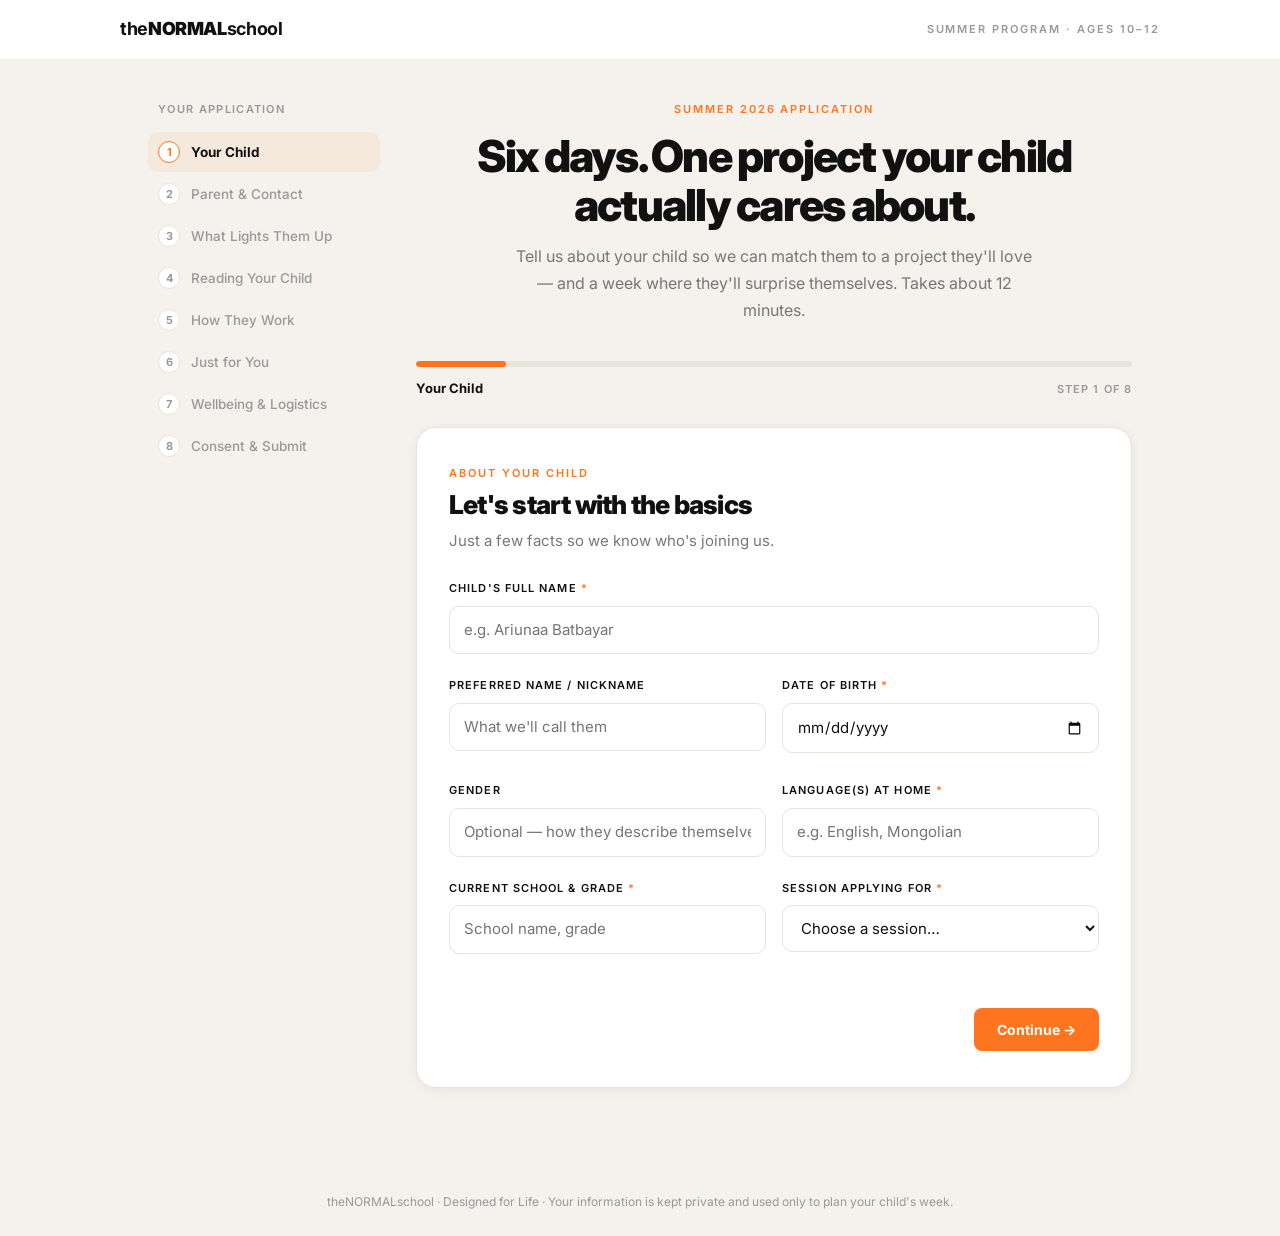
==== commit cde5570d: "Add form UX upgrades + Supabase submission storage Builds on the child C/E questions with four UX im" ====
--- a/05-Programs/summer-2026/application-form/app/index.html
+++ b/05-Programs/summer-2026/application-form/app/index.html
@@ -42,7 +42,7 @@
     padding: 14px 28px;
   }
   .header-inner {
-    max-width: 960px; margin: 0 auto;
+    max-width: 1040px; margin: 0 auto;
     display: flex; align-items: center; justify-content: space-between;
   }
   .wordmark {
@@ -56,7 +56,47 @@
   }
 
   /* ---------- Layout ---------- */
-  .wrap { max-width: 720px; margin: 0 auto; padding: 40px 28px 80px; }
+  .page {
+    max-width: 1040px; margin: 0 auto;
+    display: flex; align-items: flex-start; gap: 36px;
+    padding: 40px 28px 80px;
+  }
+  .content { flex: 1 1 auto; min-width: 0; max-width: 720px; }
+
+  /* ---------- Sidebar ---------- */
+  .sidebar { flex: 0 0 232px; position: sticky; top: 80px; }
+  .side-title {
+    font-weight: 600; font-size: 11px; text-transform: uppercase;
+    letter-spacing: 0.12em; color: var(--muted); margin: 0 0 14px 10px;
+  }
+  .side-nav { list-style: none; display: flex; flex-direction: column; gap: 2px; }
+  .side-item {
+    display: flex; align-items: center; gap: 11px; width: 100%;
+    padding: 9px 10px; border: none; background: transparent;
+    border-radius: 10px; cursor: pointer; text-align: left;
+    font-family: inherit; font-size: 13.5px; font-weight: 500; line-height: 1.3;
+    color: var(--muted);
+    transition: background 0.15s ease, color 0.15s ease;
+  }
+  .side-item .num {
+    flex: 0 0 22px; width: 22px; height: 22px; border-radius: 999px;
+    border: 1.5px solid var(--border); background: var(--white);
+    display: flex; align-items: center; justify-content: center;
+    font-size: 11px; font-weight: 700; color: var(--muted);
+    transition: all 0.15s ease;
+  }
+  .side-item:not(:disabled):hover { background: rgba(17, 17, 17, 0.04); color: var(--navy); }
+  .side-item.done { color: var(--navy); }
+  .side-item.done .num { background: var(--orange); border-color: var(--orange); color: #fff; }
+  .side-item.current { color: var(--navy); font-weight: 700; background: rgba(255, 117, 31, 0.08); }
+  .side-item.current .num { border-color: var(--orange); color: var(--orange); }
+  .side-item:disabled { cursor: default; }
+
+  @media (max-width: 920px) {
+    .page { display: block; max-width: 720px; }
+    .sidebar { display: none; }
+    .content { max-width: none; }
+  }
 
   .hero { text-align: center; margin-bottom: 36px; }
   .hero .eyebrow {
@@ -117,6 +157,39 @@
     font-size: 14px; margin-bottom: 24px; color: var(--ui);
   }
   .reassure b { color: var(--navy); font-weight: 600; }
+
+  /* ---------- In-step sub-section (Step 6 clusters) ---------- */
+  .substep {
+    display: flex; align-items: center; gap: 9px;
+    font-weight: 800; font-size: 15px; color: var(--navy);
+    letter-spacing: -0.01em; margin: 32px 0 16px;
+  }
+  .substep::before {
+    content: ''; flex: 0 0 16px; width: 16px; height: 3px;
+    border-radius: 2px; background: var(--orange);
+  }
+
+  /* ---------- Voice input (dictation) ---------- */
+  .ta-wrap { position: relative; }
+  .ta-wrap textarea { padding-right: 48px; }
+  .mic {
+    position: absolute; top: 8px; right: 8px;
+    width: 34px; height: 34px; border-radius: 999px;
+    border: 1px solid var(--border); background: var(--white); color: var(--muted);
+    display: flex; align-items: center; justify-content: center;
+    cursor: pointer; padding: 0;
+    transition: border-color 0.15s ease, color 0.15s ease, background 0.15s ease;
+  }
+  .mic:hover { border-color: var(--orange); color: var(--orange); }
+  .mic svg { width: 16px; height: 16px; display: block; }
+  .mic.listening {
+    background: var(--orange); border-color: var(--orange); color: #fff;
+    animation: micpulse 1.3s ease-in-out infinite;
+  }
+  @keyframes micpulse {
+    0%, 100% { box-shadow: 0 0 0 0 rgba(255, 117, 31, 0.4); }
+    50% { box-shadow: 0 0 0 7px rgba(255, 117, 31, 0); }
+  }
 
   /* ---------- Fields ---------- */
   .field { margin-bottom: 22px; }
@@ -245,7 +318,13 @@
   </div>
 </header>
 
-<div class="wrap">
+<div class="page">
+  <aside class="sidebar">
+    <div class="side-title">Your application</div>
+    <ol class="side-nav" id="sideNav"></ol>
+  </aside>
+
+  <main class="content">
   <div class="hero">
     <div class="eyebrow">Summer 2026 Application</div>
     <h1>Six days. One project your child actually cares about.</h1>
@@ -273,7 +352,7 @@
 
         <div class="field">
           <label>Child's full name <span class="req">*</span></label>
-          <input type="text" name="childName" data-required />
+          <input type="text" name="childName" data-required placeholder="e.g. Ariunaa Batbayar" />
           <div class="err-msg">Please enter your child's name.</div>
         </div>
 
@@ -333,7 +412,7 @@
         <div class="row">
           <div class="field">
             <label>Your full name <span class="req">*</span></label>
-            <input type="text" name="parentName" data-required />
+            <input type="text" name="parentName" data-required placeholder="e.g. Sarangerel Dorj" />
             <div class="err-msg">Please enter your name.</div>
           </div>
           <div class="field">
@@ -350,12 +429,12 @@
         <div class="row">
           <div class="field">
             <label>Email <span class="req">*</span></label>
-            <input type="email" name="email" data-required />
+            <input type="email" name="email" data-required placeholder="you@example.com" />
             <div class="err-msg">Please enter a valid email.</div>
           </div>
           <div class="field">
             <label>Mobile phone <span class="req">*</span></label>
-            <input type="tel" name="phone" data-required />
+            <input type="tel" name="phone" data-required placeholder="e.g. 8811 2233" />
             <div class="err-msg">Please enter a phone number.</div>
           </div>
         </div>
@@ -363,12 +442,12 @@
         <div class="row">
           <div class="field">
             <label>Emergency contact name <span class="req">*</span></label>
-            <input type="text" name="emergencyName" data-required />
+            <input type="text" name="emergencyName" data-required placeholder="e.g. Bold Dorj (uncle)" />
             <div class="err-msg">Please enter an emergency contact.</div>
           </div>
           <div class="field">
             <label>Emergency contact phone <span class="req">*</span></label>
-            <input type="tel" name="emergencyPhone" data-required />
+            <input type="tel" name="emergencyPhone" data-required placeholder="e.g. 9911 4455" />
             <div class="err-msg">Please enter a phone number.</div>
           </div>
         </div>
@@ -392,8 +471,8 @@
       <!-- ===== STEP 3: ELEMENT LAYER 1 (Section C) ===== -->
       <section class="step" data-step="3" data-label="What Lights Them Up">
         <div class="step-head">
-          <div class="kicker">What lights your child up</div>
-          <h2>The things that come easily — and the things they love</h2>
+          <div class="kicker">What lights <span class="kid">your child</span> up</div>
+          <h2>The things that come easily — and the things <span class="kid">your child</span> loves</h2>
           <p>Be specific and concrete. Not "good at art" — but "draws machines and how they connect."</p>
         </div>
         <div class="reassure">
@@ -402,49 +481,49 @@
 
         <div class="field">
           <label>What comes unusually easily? <span class="req">*</span></label>
-          <div class="hint">1–2 specific things your child picks up faster or does with more ease than you'd expect for their age. What exactly do they do, and how do you know it comes easily?</div>
-          <textarea name="aptitude" data-required></textarea>
+          <div class="hint">1–2 specific things <span class="kid">your child</span> picks up faster or does with more ease than you'd expect for their age. What exactly do they do, and how do you know it comes easily?</div>
+          <textarea name="aptitude" data-required placeholder="e.g. Picks up new card games after one round; rebuilds Lego sets from memory without the instructions"></textarea>
           <div class="err-msg">Please describe at least one thing.</div>
         </div>
 
         <div class="field">
-          <label>What do they return to without being asked? <span class="req">*</span></label>
-          <div class="hint">What does your child do voluntarily, repeatedly, with no reward and no prompting? When did you last see them do it?</div>
-          <textarea name="passion" data-required></textarea>
+          <label>What does <span class="kid">your child</span> return to without being asked? <span class="req">*</span></label>
+          <div class="hint">What does <span class="kid">your child</span> do voluntarily, repeatedly, with no reward and no prompting? When did you last see them do it?</div>
+          <textarea name="passion" data-required placeholder="e.g. Draws comics most evenings — did it again last night without anyone suggesting it"></textarea>
           <div class="err-msg">Please describe at least one thing.</div>
         </div>
 
         <div class="field">
-          <label>When do they lose track of time? <span class="req">*</span></label>
-          <div class="hint">Is there an activity where they resist stopping, forget meals, or have to be called several times?</div>
-          <textarea name="flow" data-required></textarea>
+          <label>When does <span class="kid">your child</span> lose track of time? <span class="req">*</span></label>
+          <div class="hint">Is there an activity where <span class="kid">your child</span> resists stopping, forgets meals, or has to be called several times?</div>
+          <textarea name="flow" data-required placeholder="e.g. Building in Minecraft — we call three times before dinner lands"></textarea>
           <div class="err-msg">Please tell us about this.</div>
         </div>
 
         <div class="field">
           <label>The free-afternoon check</label>
-          <div class="hint">On a free afternoon — nothing scheduled, screens not the default — what does your child actually end up doing?</div>
-          <textarea name="freeChoice"></textarea>
+          <div class="hint">On a free afternoon — nothing scheduled, screens not the default — what does <span class="kid">your child</span> actually end up doing?</div>
+          <textarea name="freeChoice" placeholder="e.g. Ends up outside building a den, or curled up reading"></textarea>
         </div>
       </section>
 
       <!-- ===== STEP 4: ELEMENT LAYER 2 (Section D) ===== -->
       <section class="step" data-step="4" data-label="Reading Your Child">
         <div class="step-head">
-          <div class="kicker">Reading your child</div>
+          <div class="kicker">Reading <span class="kid">your child</span></div>
           <h2>A little more context</h2>
-          <p>This helps us read your child accurately — and avoid misreading them.</p>
-        </div>
-
-        <div class="field">
-          <label>When something is hard, what do they actually do? <span class="req">*</span></label>
+          <p>This helps us read <span class="kid">your child</span> accurately — and avoid misreading them.</p>
+        </div>
+
+        <div class="field">
+          <label>When something is hard, what does <span class="kid">your child</span> actually do? <span class="req">*</span></label>
           <div class="hint">When they get a poor result or hit something difficult — what happens? Give a recent example.</div>
-          <textarea name="attitude" data-required></textarea>
+          <textarea name="attitude" data-required placeholder="e.g. Gets frustrated and walks away, but comes back and tries a new way after a break"></textarea>
           <div class="err-msg">Please share a recent example.</div>
         </div>
 
         <div class="field">
-          <div class="field-label">What has your child had real access to?</div>
+          <div class="field-label">What has <span class="kid">your child</span> had real access to?</div>
           <div class="hint">Tap everything they've had genuine hands-on access to.</div>
           <div class="chips" data-chips="opportunity">
             <span class="chip">Camera / video</span>
@@ -461,7 +540,7 @@
 
         <div class="field">
           <label>Anything they've wanted to try but never had the chance to?</label>
-          <input type="text" name="opportunityGap" placeholder="Optional" />
+          <input type="text" name="opportunityGap" placeholder="e.g. Always asks for a real camera — optional" />
         </div>
 
         <div class="field">
@@ -481,20 +560,20 @@
         </div>
 
         <div class="field">
-          <label>Who do they light up around?</label>
-          <div class="hint">Any group or person your child comes alive with — or an interest they pursue harder with certain people?</div>
-          <textarea name="tribe"></textarea>
+          <label>Who does <span class="kid">your child</span> light up around?</label>
+          <div class="hint">Any group or person <span class="kid">your child</span> comes alive with — or an interest they pursue harder with certain people?</div>
+          <textarea name="tribe" placeholder="e.g. Comes alive with the older cousins; talks non-stop about football with one friend"></textarea>
         </div>
 
         <div class="field">
           <label>Anything they've dropped, hidden, or been steered away from?</label>
           <div class="hint">Something they used to love and stopped, or hide, or were told wasn't for them. What happened?</div>
-          <textarea name="suppression"></textarea>
-        </div>
-
-        <div class="field">
-          <label>When are they most alert — and most drained?</label>
-          <div class="hint">Roughly when in a normal day is your child most engaged, and when do they run flat?</div>
+          <textarea name="suppression" placeholder="e.g. Loved singing, went quiet about it after being teased at school"></textarea>
+        </div>
+
+        <div class="field">
+          <label>When is <span class="kid">your child</span> most alert — and most drained?</label>
+          <div class="hint">Roughly when in a normal day is <span class="kid">your child</span> most engaged, and when do they run flat?</div>
           <input type="text" name="energy" placeholder="e.g. Sluggish mornings, comes alive after 4pm" />
         </div>
       </section>
@@ -502,39 +581,39 @@
       <!-- ===== STEP 5: MIAP PRE-DIAGNOSIS (Section E) ===== -->
       <section class="step" data-step="5" data-label="How They Work">
         <div class="step-head">
-          <div class="kicker">How they work</div>
-          <h2>A few more about how they tick</h2>
+          <div class="kicker">How <span class="kid">your child</span> works</div>
+          <h2>A few more about how <span class="kid">your child</span> ticks</h2>
           <p>There are no right answers here — honest beats impressive every time.</p>
         </div>
 
         <div class="field">
           <label>Genuinely into it vs. just going along <span class="req">*</span></label>
-          <div class="hint">Can you tell the difference between when your child is really into something and when they're just complying? Describe a moment of each.</div>
-          <textarea name="miapMotivation" data-required></textarea>
+          <div class="hint">Can you tell the difference between when <span class="kid">your child</span> is really into something and when they're just complying? Describe a moment of each.</div>
+          <textarea name="miapMotivation" data-required placeholder="e.g. Eyes light up and time disappears when drawing; goes through the motions with homework"></textarea>
           <div class="err-msg">Please share an example.</div>
         </div>
 
         <div class="field">
-          <label>How do they describe themselves?</label>
-          <div class="hint">In their own words, how does your child describe what they're good at or who they are? (If they wouldn't, just say so.)</div>
-          <textarea name="miapIdentity"></textarea>
-        </div>
-
-        <div class="field">
-          <label>When they hit an obstacle and you're not there <span class="req">*</span></label>
-          <div class="hint">What happens when your child runs into a problem and no adult is around to help?</div>
-          <textarea name="miapAgency" data-required></textarea>
+          <label>How does <span class="kid">your child</span> describe themselves?</label>
+          <div class="hint">In their own words, how does <span class="kid">your child</span> describe what they're good at or who they are? (If they wouldn't, just say so.)</div>
+          <textarea name="miapIdentity" placeholder="e.g. &quot;I'm the artist&quot; — or wouldn't really say, gets shy about it"></textarea>
+        </div>
+
+        <div class="field">
+          <label>When <span class="kid">your child</span> hits an obstacle and you're not there <span class="req">*</span></label>
+          <div class="hint">What happens when <span class="kid">your child</span> runs into a problem and no adult is around to help?</div>
+          <textarea name="miapAgency" data-required placeholder="e.g. Searches YouTube for how to fix it; or stops and waits until someone helps"></textarea>
           <div class="err-msg">Please tell us what happens.</div>
         </div>
 
         <div class="field">
-          <label>Have they ever cared that something was useful to someone else?</label>
+          <label>Has <span class="kid">your child</span> ever cared that something was useful to someone else?</label>
           <div class="hint">Not just fun for them — actually useful to another person. An example, if there is one.</div>
-          <textarea name="miapPurpose"></textarea>
+          <textarea name="miapPurpose" placeholder="e.g. Made a birthday card &quot;so Grandma would feel special&quot;"></textarea>
         </div>
       </section>
 
-      <!-- ===== STEP 6: PERSONALIZATION — CHILD'S SECTION (Section F) ===== -->
+      <!-- ===== STEP 6: CHILD'S SECTION — Personalization (F) + child Element cross-check (C-child) + child MIAP cross-read (E-child) ===== -->
       <section class="step" data-step="6" data-label="Just for You">
         <div class="step-head">
           <div class="kicker">Now — over to <span id="childKicker">your child</span></div>
@@ -544,6 +623,8 @@
         <div class="reassure">
           <b>Parents:</b> let your child answer this part in their own words — you can type for them, but the answers should be theirs.
         </div>
+
+        <div class="substep">What you're into</div>
 
         <div class="field">
           <div class="field-label">What are you really into right now? <span class="req">*</span></div>
@@ -559,32 +640,69 @@
         </div>
 
         <div class="field">
-          <label>What do you do for fun on weekends or after school?</label>
-          <textarea name="funTime"></textarea>
-        </div>
+          <label>A new kid sits next to you and asks, "So what are you all about?"</label>
+          <div class="hint">What would you tell them?</div>
+          <textarea name="childDescribe" placeholder="e.g. I'm really into drawing and football, and I love animals"></textarea>
+        </div>
+
+        <div class="field">
+          <label>Is there something that feels easy for you — but other kids seem to find hard?</label>
+          <div class="hint">What is it?</div>
+          <textarea name="childComesEasily" placeholder="e.g. Figuring out how a game works without reading the rules"></textarea>
+        </div>
+
+        <div class="field">
+          <label>What do you do just for fun — that nobody tells you to do?</label>
+          <textarea name="childFunFreely" placeholder="e.g. Make up comics, build stuff, mess around with my football skills"></textarea>
+        </div>
+
+        <div class="field">
+          <label>Is there something you do where you look up and a LOT of time has gone by?</label>
+          <textarea name="childLosesTime" placeholder="e.g. When I'm drawing — suddenly it's dinner time"></textarea>
+        </div>
+
+        <div class="substep">When you make stuff</div>
 
         <div class="field">
           <label>Something you made that you were proud of <span class="req">*</span></label>
           <div class="hint">A video, a Minecraft build, a comic, a recipe, a fort — anything. What was the best part of making it?</div>
-          <textarea name="proudMaking" data-required></textarea>
+          <textarea name="proudMaking" data-required placeholder="e.g. A comic book I finished — the best part was drawing the bad guy"></textarea>
           <div class="err-msg">Tell us about one thing you made!</div>
         </div>
 
+        <div class="field">
+          <label>Something you started making or doing all on your own — just because you wanted to?</label>
+          <textarea name="childStarted" placeholder="e.g. I started a little YouTube channel for my drawings"></textarea>
+        </div>
+
+        <div class="field">
+          <label>When something you're making stops working, what do you usually do?</label>
+          <textarea name="childStuck" placeholder="e.g. I try a different way, or look it up until I figure it out"></textarea>
+        </div>
+
+        <div class="field">
+          <label>Have you ever made something to help someone else — or that someone else used?</label>
+          <div class="hint">What was it?</div>
+          <textarea name="childHelped" placeholder="e.g. I made a poster for my friend's lemonade stand"></textarea>
+        </div>
+
+        <div class="substep">Your favorites</div>
+
         <div class="row">
           <div class="field">
             <label>Favorite YouTube channel(s) or creators</label>
-            <input type="text" name="favYoutube" />
+            <input type="text" name="favYoutube" placeholder="e.g. MrBeast, DanTDM" />
           </div>
           <div class="field">
             <label>Favorite game(s)</label>
-            <input type="text" name="favGame" />
+            <input type="text" name="favGame" placeholder="e.g. Minecraft, Roblox" />
           </div>
         </div>
 
         <div class="row">
           <div class="field">
             <label>Favorite book, comic, or show</label>
-            <input type="text" name="favBook" />
+            <input type="text" name="favBook" placeholder="e.g. Dog Man, Bluey" />
           </div>
           <div class="field">
             <label>Someone who's really cool at what they do</label>
@@ -592,9 +710,16 @@
           </div>
         </div>
 
+        <div class="substep">If it were up to you</div>
+
+        <div class="field">
+          <label>If today were totally free — no plans, screens not the default — what would you end up doing?</label>
+          <textarea name="childFreeDay" placeholder="e.g. Build a fort, draw, go ride my bike with friends"></textarea>
+        </div>
+
         <div class="field">
           <label>If you could spend a whole week making ONE thing, what would it be?</label>
-          <textarea name="makeAnything"></textarea>
+          <textarea name="makeAnything" placeholder="e.g. My own video game, or a giant cardboard city"></textarea>
         </div>
 
         <div class="field">
@@ -633,57 +758,57 @@
 
         <div class="field">
           <label>When you work with other people, what part do you grab first?</label>
-          <input type="text" name="teamRole" />
+          <input type="text" name="teamRole" placeholder="e.g. The drawing, the ideas, bossing the plan, the building" />
         </div>
       </section>
 
       <!-- ===== STEP 7: WELLBEING, SOCIAL & LOGISTICS (Section G) ===== -->
       <section class="step" data-step="7" data-label="Wellbeing & Logistics">
         <div class="step-head">
-          <div class="kicker">So we can support your child well</div>
+          <div class="kicker">So we can support <span class="kid">your child</span> well</div>
           <h2>A few things that help us care for them</h2>
-          <p>This stays with our team. The more specific you are, the better we can show up for your child.</p>
-        </div>
-
-        <div class="field">
-          <label>How does your child handle frustration, specifically? <span class="req">*</span></label>
-          <div class="hint">Not challenge in general — what does frustration actually look like for your child, and what helps?</div>
-          <textarea name="frustration" data-required></textarea>
+          <p>This stays with our team. The more specific you are, the better we can show up for <span class="kid">your child</span>.</p>
+        </div>
+
+        <div class="field">
+          <label>How does <span class="kid">your child</span> handle frustration, specifically? <span class="req">*</span></label>
+          <div class="hint">Not challenge in general — what does frustration actually look like for <span class="kid">your child</span>, and what helps?</div>
+          <textarea name="frustration" data-required placeholder="e.g. Goes quiet and gives up; a short break and a calm question helps them restart"></textarea>
           <div class="err-msg">Please tell us about this.</div>
         </div>
 
         <div class="field">
           <label>Any conditions, sensitivities, or accommodations we should know about?</label>
-          <textarea name="accommodations" placeholder="Diagnosed conditions, sensory sensitivities, learning accommodations…"></textarea>
+          <textarea name="accommodations" placeholder="e.g. Mild ADHD; sensitive to loud rooms; needs instructions written down — or leave blank"></textarea>
         </div>
 
         <div class="field">
           <label>Any significant recent life events?</label>
-          <input type="text" name="lifeEvents" placeholder="Loss, family change, school move — optional" />
+          <input type="text" name="lifeEvents" placeholder="e.g. New sibling, moved schools last term — optional" />
         </div>
 
         <div class="field">
           <label>What does anxiety or feeling overwhelmed look like for them?</label>
           <div class="hint">If it applies — so we recognize it early and respond well.</div>
-          <textarea name="anxiety"></textarea>
+          <textarea name="anxiety" placeholder="e.g. Gets very quiet, picks at their sleeves, asks to leave the room"></textarea>
         </div>
 
         <div class="field">
           <label>Allergies, dietary restrictions, or medical notes <span class="req">*</span></label>
           <div class="hint">Important for our Food Business project and snacks. Write "None" if none apply.</div>
-          <textarea name="medical" data-required></textarea>
+          <textarea name="medical" data-required placeholder="e.g. Peanut allergy (carries an EpiPen); vegetarian — or write &quot;None&quot;"></textarea>
           <div class="err-msg">Please tell us, or write "None".</div>
         </div>
 
         <div class="field">
-          <label>Does your child know anyone else enrolling?</label>
-          <input type="text" name="knowsOthers" placeholder="Names, if any" />
+          <label>Does <span class="kid">your child</span> know anyone else enrolling?</label>
+          <input type="text" name="knowsOthers" placeholder="e.g. Best friend Tuya is also applying — names, if any" />
         </div>
 
         <div class="row">
           <div class="field">
             <label>How do they handle disagreement with peers?</label>
-            <input type="text" name="disagreement" />
+            <input type="text" name="disagreement" placeholder="e.g. Talks it out; or shuts down and walks off" />
           </div>
           <div class="field">
             <label>In a group, are they more comfortable…</label>
@@ -697,24 +822,24 @@
 
         <div class="field">
           <label>Any peer conflicts we should avoid?</label>
-          <input type="text" name="conflicts" placeholder="Optional" />
-        </div>
-
-        <div class="field">
-          <label>What do you hope your child gets from this week? <span class="req">*</span></label>
-          <textarea name="hopes" data-required></textarea>
+          <input type="text" name="conflicts" placeholder="e.g. Fell out with a classmate recently — optional" />
+        </div>
+
+        <div class="field">
+          <label>What do you hope <span class="kid">your child</span> gets from this week? <span class="req">*</span></label>
+          <textarea name="hopes" data-required placeholder="e.g. To feel proud of something they built, and a bit more confident"></textarea>
           <div class="err-msg">We'd love to hear this.</div>
         </div>
 
         <div class="field">
-          <label>What have well-meaning adults gotten <em>wrong</em> about your child?</label>
+          <label>What have well-meaning adults gotten <em>wrong</em> about <span class="kid">your child</span>?</label>
           <div class="hint">This genuinely helps us see them clearly.</div>
-          <textarea name="adultsWrong"></textarea>
+          <textarea name="adultsWrong" placeholder="e.g. Teachers call them &quot;distracted&quot; — really they're bored when it's too easy"></textarea>
         </div>
 
         <div class="row">
           <div class="field">
-            <label>Does your child plan first, or dive in?</label>
+            <label>Does <span class="kid">your child</span> plan first, or dive in?</label>
             <select name="planStyle">
               <option value="">Choose…</option>
               <option>Plans before starting</option>
@@ -744,7 +869,7 @@
 
         <div class="field">
           <label>Anything else you'd like us to know?</label>
-          <textarea name="anythingElse"></textarea>
+          <textarea name="anythingElse" placeholder="Anything at all that would help us understand and support your child this week"></textarea>
         </div>
       </section>
 
@@ -758,12 +883,12 @@
 
         <label class="check">
           <input type="checkbox" name="ownWords" data-required-check />
-          <span>I confirm my child's answers above are in their own words.</span>
+          <span>I confirm <span class="kidposs">your child's</span> answers above are in their own words.</span>
         </label>
 
         <label class="check">
           <input type="checkbox" name="userTesting" data-required-check />
-          <span>I give permission for my child's project to be tested with real users during the week (Wednesday feedback day).</span>
+          <span>I give permission for <span class="kidposs">your child's</span> project to be tested with real users during the week (Wednesday feedback day).</span>
         </label>
 
         <label class="check">
@@ -779,7 +904,7 @@
 
         <div class="field" style="margin-top:20px;">
           <label>Parent signature (type your full name) <span class="req">*</span></label>
-          <input type="text" name="signature" data-required />
+          <input type="text" name="signature" data-required placeholder="Type your full name" />
           <div class="err-msg">Please type your full name.</div>
         </div>
 
@@ -792,11 +917,11 @@
       <section class="step" data-step="9" data-label="Submitted">
         <div class="success">
           <div class="mark">✓</div>
-          <h2>Thank you — application ready!</h2>
-          <p>We've put together everything you told us about <strong id="childName2">your child</strong>. Your application file has downloaded.</p>
-          <p style="font-size:14px;color:var(--muted);">Please email the downloaded file to <strong>apply@thenormalschool.com</strong>. We'll be in touch within a few days.</p>
+          <h2 id="successHead">Thank you — all done!</h2>
+          <p id="successLine1"><span id="sLead">We've received </span><strong id="childName2">your child</strong><span id="sTail">'s application.</span></p>
+          <p id="successLine2" style="font-size:14px;color:var(--muted);">We'll be in touch within a few days.</p>
           <div class="dl-row">
-            <button type="button" class="btn btn-primary" id="redownload">Download again →</button>
+            <button type="button" class="btn btn-ghost" id="redownload">Download a copy →</button>
           </div>
         </div>
       </section>
@@ -809,6 +934,7 @@
 
     </div>
   </form>
+  </main>
 </div>
 
 <footer>
@@ -817,6 +943,16 @@
 
 <script>
 (function () {
+  // ---------- Submission storage (Supabase) ----------
+  // Setup: create a free project at supabase.com, then run the SQL in
+  //   docs/Submission-Storage-Supabase.md to create the `applications` table + insert-only policy.
+  // Paste your Project URL and the *anon / public* key below. The anon key is safe to ship in the
+  // browser: Row Level Security limits it to INSERT only — it cannot read anyone's submission.
+  // Until these are filled in, the form falls back to downloading the file locally.
+  var SUPABASE_URL = 'https://YOUR-PROJECT.supabase.co';
+  var SUPABASE_ANON_KEY = 'YOUR-ANON-KEY';
+  var SUPABASE_TABLE = 'applications';
+
   var form = document.getElementById('appForm');
   var steps = Array.prototype.slice.call(form.querySelectorAll('.step'));
   var TOTAL = 8; // input steps (9 = success)
@@ -828,6 +964,52 @@
   var backBtn = document.getElementById('backBtn');
   var nextBtn = document.getElementById('nextBtn');
   var navBtns = document.getElementById('navBtns');
+
+  // ---------- Sidebar section navigation ----------
+  var sideNav = document.getElementById('sideNav');
+  var maxReached = 1;            // furthest step the user has validly reached
+  var sideItems = [];
+  steps.forEach(function (s) {
+    var idx = +s.dataset.step;
+    if (idx > TOTAL) return;     // skip the success screen
+    var li = document.createElement('li');
+    var btn = document.createElement('button');
+    btn.type = 'button';
+    btn.className = 'side-item';
+    btn.dataset.target = idx;
+    btn.innerHTML = '<span class="num">' + idx + '</span><span class="side-label"></span>';
+    btn.querySelector('.side-label').textContent = s.dataset.label;
+    btn.addEventListener('click', function () { goTo(idx); });
+    li.appendChild(btn);
+    sideNav.appendChild(li);
+    sideItems.push(btn);
+  });
+
+  function goTo(target) {
+    if (target === current || target > maxReached) return; // can't jump to a section you haven't reached
+    if (target > current) {                                // jumping forward — current step must still be valid
+      var el = steps.find(function (s) { return +s.dataset.step === current; });
+      if (el && !validateStep(el)) {
+        var firstErr = el.querySelector('.invalid, .err-msg.show');
+        if (firstErr) firstErr.scrollIntoView({ behavior: 'smooth', block: 'center' });
+        return;
+      }
+    }
+    show(target);
+  }
+
+  function updateSidebar() {
+    sideItems.forEach(function (btn) {
+      var idx = +btn.dataset.target;
+      var isCurrent = idx === current;
+      var done = idx < current || current > TOTAL;
+      var locked = idx > maxReached;
+      btn.classList.toggle('current', isCurrent);
+      btn.classList.toggle('done', done && !isCurrent);
+      btn.disabled = locked && !isCurrent;
+      btn.querySelector('.num').textContent = (done && !isCurrent) ? '✓' : idx;
+    });
+  }
 
   // ---------- Age calc ----------
   var dob = document.getElementById('dob');
@@ -870,15 +1052,28 @@
     if (err) err.classList.remove('show');
   }
 
-  // ---------- Personalize child's name into Step 6 ----------
-  function syncChildName() {
+  // ---------- Personalize the child's name throughout ----------
+  function kidDisplayName() {
     var n = (form.childName.value || '').trim();
     var preferred = (form.preferredName.value || '').trim();
-    var display = preferred || (n ? n.split(' ')[0] : '');
+    return preferred || (n ? n.split(' ')[0] : '');
+  }
+  function syncChildName() {
+    var display = kidDisplayName();
+    // Step 6 — child-facing, second person
     document.getElementById('childName1').textContent = display || 'you';
     document.getElementById('childKicker').textContent = display || 'your child';
     document.getElementById('childName2').textContent = display || 'your child';
-  }
+    // Parent-facing copy — the nickname (or a graceful fallback) everywhere else
+    var nm = display || 'your child';
+    var poss = display ? display + '’s' : 'your child’s';
+    form.querySelectorAll('.kid').forEach(function (el) { el.textContent = nm; });
+    form.querySelectorAll('.kidposs').forEach(function (el) { el.textContent = poss; });
+  }
+  // Keep names live if the parent edits them and comes back
+  ['childName', 'preferredName'].forEach(function (nm) {
+    if (form.elements[nm]) form.elements[nm].addEventListener('input', syncChildName);
+  });
 
   // ---------- Validation ----------
   function validateStep(stepEl) {
@@ -943,6 +1138,8 @@
   function show(step) {
     steps.forEach(function (s) { s.classList.toggle('active', +s.dataset.step === step); });
     current = step;
+    if (step <= TOTAL) maxReached = Math.max(maxReached, step);
+    updateSidebar();
 
     if (step > TOTAL) {
       // success screen
@@ -963,7 +1160,7 @@
     backBtn.classList.toggle('hidden', step === 1);
     nextBtn.textContent = (step === TOTAL) ? 'Submit application →' : 'Continue →';
 
-    if (step === 6) syncChildName();
+    syncChildName();
     window.scrollTo({ top: 0, behavior: 'smooth' });
   }
 
@@ -1014,7 +1211,7 @@
         program: 'theNORMALschool Summer Program 2026',
         ageBand: '10-12',
         submittedAt: new Date().toISOString(),
-        specVersion: 'Summer-Application-Data-Spec v1.0'
+        specVersion: 'Summer-Application-Data-Spec v1.1'
       },
       A_childBasicInfo: {
         childName: v('childName'),
@@ -1036,10 +1233,19 @@
         referral: v('referral')
       },
       C_elementLayer1: {
-        aptitude: v('aptitude'),
-        passion: v('passion'),
-        flow: v('flow'),
-        freeChoice: v('freeChoice')
+        parent: {
+          aptitude: v('aptitude'),
+          passion: v('passion'),
+          flow: v('flow'),
+          freeChoice: v('freeChoice')
+        },
+        child: {
+          comesEasily: v('childComesEasily'),
+          funFreely: v('childFunFreely'),
+          losesTime: v('childLosesTime'),
+          freeDay: v('childFreeDay')
+        },
+        note: 'Parent report is the required core. Child answers are a preference-framed cross-check, never the primary source. Agreement hardens the signal; divergence (parent reports what the child never mentions) is an adult-projection flag.'
       },
       D_elementLayer2: {
         attitude: v('attitude'),
@@ -1051,15 +1257,22 @@
         energy: v('energy')
       },
       E_miapPreDiagnosis: {
-        motivation: v('miapMotivation'),
-        identity: v('miapIdentity'),
-        agency: v('miapAgency'),
-        purpose: v('miapPurpose'),
-        note: 'PROVISIONAL pre-diagnosis from parent report. Confirm/revise by Monday observation. Never a score.'
+        parent: {
+          motivation: v('miapMotivation'),
+          identity: v('miapIdentity'),
+          agency: v('miapAgency'),
+          purpose: v('miapPurpose')
+        },
+        child: {
+          motivation: v('childStarted'),
+          identity: v('childDescribe'),
+          agency: v('childStuck'),
+          purpose: v('childHelped')
+        },
+        note: 'PROVISIONAL pre-diagnosis from parent report + child cross-read. Agreement strengthens it; divergence is flagged for Monday. Confirm/revise by in-week observation. Never a score.'
       },
       F_personalization: {
         interests: chipValues('interests'),
-        funTime: v('funTime'),
         proudMaking: v('proudMaking'),
         favYoutube: v('favYoutube'),
         favGame: v('favGame'),
@@ -1120,10 +1333,16 @@
     line('Emergency', p.B_parentInfo.emergencyName + ' / ' + p.B_parentInfo.emergencyPhone);
     L.push('');
     L.push('--- ELEMENT INTAKE · LAYER 1 (Irreplaceable) ---');
-    line('Aptitude', p.C_elementLayer1.aptitude);
-    line('Passion', p.C_elementLayer1.passion);
-    line('Flow', p.C_elementLayer1.flow);
-    line('Free-choice', p.C_elementLayer1.freeChoice);
+    L.push('  [Parent report — required core]');
+    line('Aptitude', p.C_elementLayer1.parent.aptitude);
+    line('Passion', p.C_elementLayer1.parent.passion);
+    line('Flow', p.C_elementLayer1.parent.flow);
+    line('Free-choice', p.C_elementLayer1.parent.freeChoice);
+    L.push('  [Child cross-check — preference-framed, not primary]');
+    line('Comes easily', p.C_elementLayer1.child.comesEasily);
+    line('Does for fun (unprompted)', p.C_elementLayer1.child.funFreely);
+    line('Loses time in', p.C_elementLayer1.child.losesTime);
+    line('Free day', p.C_elementLayer1.child.freeDay);
     L.push('');
     L.push('--- ELEMENT INTAKE · LAYER 2 (Development & Context) ---');
     line('Attitude / difficulty', p.D_elementLayer2.attitude);
@@ -1135,14 +1354,19 @@
     line('Energy pattern', p.D_elementLayer2.energy);
     L.push('');
     L.push('--- MIAP PRE-DIAGNOSIS (provisional — confirm Monday) ---');
-    line('Motivation', p.E_miapPreDiagnosis.motivation);
-    line('Identity', p.E_miapPreDiagnosis.identity);
-    line('Agency', p.E_miapPreDiagnosis.agency);
-    line('Purpose', p.E_miapPreDiagnosis.purpose);
+    L.push('  [Parent report]');
+    line('Motivation', p.E_miapPreDiagnosis.parent.motivation);
+    line('Identity', p.E_miapPreDiagnosis.parent.identity);
+    line('Agency', p.E_miapPreDiagnosis.parent.agency);
+    line('Purpose', p.E_miapPreDiagnosis.parent.purpose);
+    L.push('  [Child cross-read — preference-framed]');
+    line('Motivation', p.E_miapPreDiagnosis.child.motivation);
+    line('Identity', p.E_miapPreDiagnosis.child.identity);
+    line('Agency', p.E_miapPreDiagnosis.child.agency);
+    line('Purpose', p.E_miapPreDiagnosis.child.purpose);
     L.push('');
     L.push('--- PERSONALIZATION (child\'s voice) ---');
     line('Interests', arr(p.F_personalization.interests));
-    line('Fun time', p.F_personalization.funTime);
     line('Proud making', p.F_personalization.proudMaking);
     line('Fav YouTube', p.F_personalization.favYoutube);
     line('Fav game', p.F_personalization.favGame);
@@ -1203,13 +1427,136 @@
     }, 300);
   }
 
+  function isConfigured() {
+    return SUPABASE_URL.indexOf('YOUR-PROJECT') === -1 &&
+           SUPABASE_ANON_KEY.indexOf('YOUR-ANON-KEY') === -1;
+  }
+
+  // POST the application to Supabase. Resolves true on success, false on any failure
+  // (network, not-configured, server error) so the caller can fall back to a local download.
+  function sendToServer(payload) {
+    if (!isConfigured()) return Promise.resolve(false);
+    var record = {
+      child_name: payload.A_childBasicInfo.childName,
+      session: payload.A_childBasicInfo.session,
+      parent_email: payload.B_parentInfo.email,
+      payload: payload
+    };
+    return fetch(SUPABASE_URL + '/rest/v1/' + SUPABASE_TABLE, {
+      method: 'POST',
+      headers: {
+        'Content-Type': 'application/json',
+        'apikey': SUPABASE_ANON_KEY,
+        'Authorization': 'Bearer ' + SUPABASE_ANON_KEY,
+        'Prefer': 'return=minimal'
+      },
+      body: JSON.stringify(record)
+    }).then(function (r) { return r.ok; }).catch(function () { return false; });
+  }
+
+  function setSubmitState(state) {
+    var head = document.getElementById('successHead');
+    var lead = document.getElementById('sLead');
+    var tail = document.getElementById('sTail');
+    var line2 = document.getElementById('successLine2');
+    if (state === 'sending') {
+      head.textContent = 'Thank you — almost there…';
+      lead.textContent = 'Sending ';
+      tail.textContent = '’s application…';
+      line2.textContent = 'Just a moment while we save it.';
+    } else if (state === 'online') {
+      head.textContent = 'Thank you — all done!';
+      lead.textContent = 'We’ve received ';
+      tail.textContent = '’s application. ✓';
+      line2.textContent = 'It’s safely saved with our team — we’ll be in touch within a few days.';
+    } else { // fallback — couldn't reach the server
+      head.textContent = 'Thank you — application ready!';
+      lead.textContent = 'We’ve saved ';
+      tail.textContent = '’s application to your device.';
+      line2.innerHTML = 'We couldn’t reach our server just now, so please email the downloaded file to <strong>apply@thenormalschool.com</strong>. We’ll be in touch within a few days.';
+    }
+  }
+
   function submitForm() {
     lastPayload = buildPayload();
-    doDownloads();
     show(TOTAL + 1);
+    setSubmitState('sending');
+    sendToServer(lastPayload).then(function (ok) {
+      if (ok) {
+        setSubmitState('online');
+      } else {
+        setSubmitState('fallback');
+        doDownloads();
+      }
+    });
   }
 
   document.getElementById('redownload').addEventListener('click', doDownloads);
+
+  // ---------- Voice input (dictation) on every textarea ----------
+  (function () {
+    var SR = window.SpeechRecognition || window.webkitSpeechRecognition;
+    if (!SR) return; // browser has no Web Speech API — silently skip, typing still works
+
+    var MIC = '<svg viewBox="0 0 24 24" fill="none" stroke="currentColor" stroke-width="2" stroke-linecap="round" stroke-linejoin="round"><path d="M12 2a3 3 0 0 0-3 3v7a3 3 0 0 0 6 0V5a3 3 0 0 0-3-3z"/><path d="M19 10v2a7 7 0 0 1-14 0v-2"/><line x1="12" y1="19" x2="12" y2="22"/><line x1="8" y1="22" x2="16" y2="22"/></svg>';
+
+    var rec = null, activeTa = null, activeBtn = null, baseText = '';
+
+    function stop() {
+      if (activeBtn) activeBtn.classList.remove('listening');
+      rec = null; activeTa = null; activeBtn = null; baseText = '';
+    }
+
+    function start(ta, btn) {
+      rec = new SR();
+      rec.lang = navigator.language || 'en-US';
+      rec.interimResults = true;
+      rec.continuous = true;
+      activeTa = ta; activeBtn = btn;
+      baseText = ta.value;
+      btn.classList.add('listening');
+      btn.title = 'Tap to stop';
+      ta.focus();
+      rec.onresult = function (e) {
+        var txt = '';
+        for (var i = 0; i < e.results.length; i++) { txt += e.results[i][0].transcript; }
+        var sep = baseText && !/\s$/.test(baseText) ? ' ' : '';
+        ta.value = baseText + sep + txt;
+        ta.dispatchEvent(new Event('input', { bubbles: true }));
+      };
+      rec.onerror = stop;
+      rec.onend = stop;
+      try { rec.start(); } catch (err) { stop(); }
+    }
+
+    form.querySelectorAll('textarea').forEach(function (ta) {
+      var wrap = document.createElement('div');
+      wrap.className = 'ta-wrap';
+      ta.parentNode.insertBefore(wrap, ta);
+      wrap.appendChild(ta);
+
+      var btn = document.createElement('button');
+      btn.type = 'button';
+      btn.className = 'mic';
+      btn.title = 'Tap to talk';
+      btn.setAttribute('aria-label', 'Dictate your answer with your voice');
+      btn.innerHTML = MIC;
+      wrap.appendChild(btn);
+
+      btn.addEventListener('click', function () {
+        if (rec) {                       // something is already recording
+          var wasThis = activeBtn === btn;
+          var old = rec;
+          old.onend = null; old.onerror = null; // detach so its async end can't clobber a new session
+          old.stop();
+          stop();                        // clear state + drop the listening glow from the old button
+          if (!wasThis) start(ta, btn);  // tapping a different field switches dictation to it
+          return;
+        }
+        start(ta, btn);
+      });
+    });
+  })();
 
   // init
   show(1);
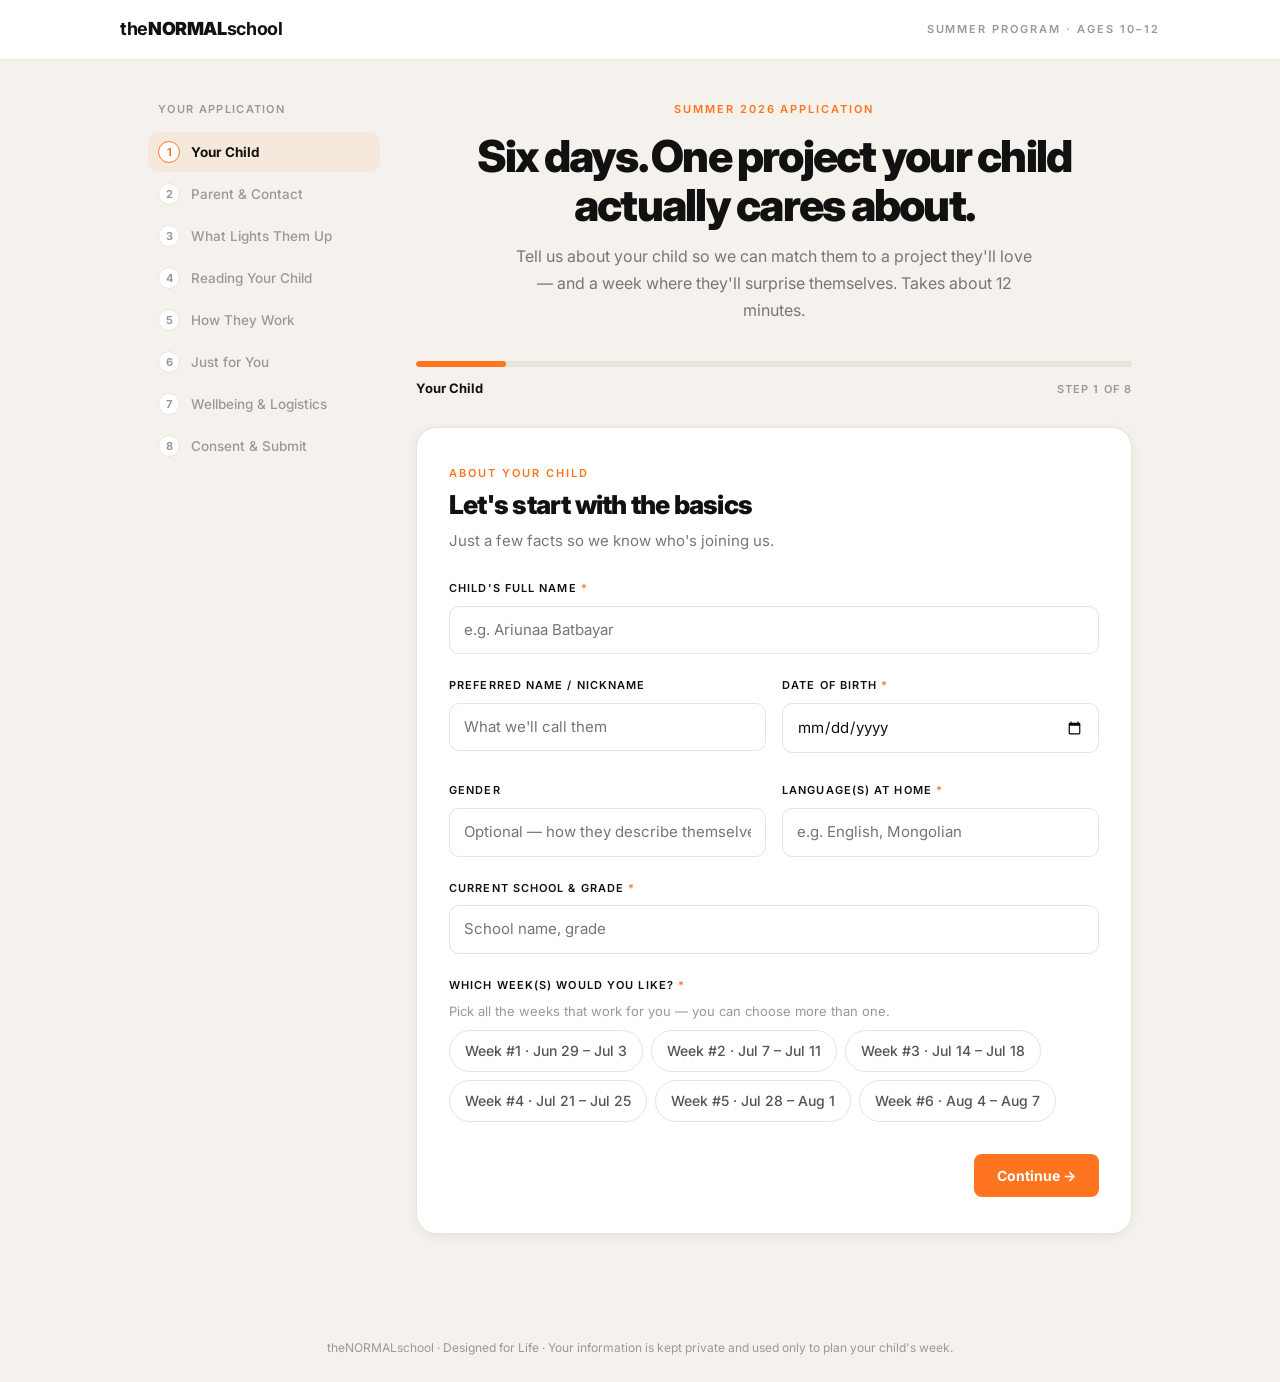
==== commit fa5ba7e6: "Real intake email + multi-select week picker - Step 1 "session" is now a multi-select week picker: s" ====
--- a/05-Programs/summer-2026/application-form/app/index.html
+++ b/05-Programs/summer-2026/application-form/app/index.html
@@ -381,23 +381,24 @@
           </div>
         </div>
 
-        <div class="row">
-          <div class="field">
-            <label>Current school &amp; grade <span class="req">*</span></label>
-            <input type="text" name="school" data-required placeholder="School name, grade" />
-            <div class="err-msg">Please enter school and grade.</div>
-          </div>
-          <div class="field">
-            <label>Session applying for <span class="req">*</span></label>
-            <select name="session" data-required>
-              <option value="">Choose a session…</option>
-              <option>Session A — June 2026</option>
-              <option>Session B — July 2026</option>
-              <option>Session C — August 2026</option>
-              <option>Not sure yet</option>
-            </select>
-            <div class="err-msg">Please choose a session.</div>
-          </div>
+        <div class="field">
+          <label>Current school &amp; grade <span class="req">*</span></label>
+          <input type="text" name="school" data-required placeholder="School name, grade" />
+          <div class="err-msg">Please enter school and grade.</div>
+        </div>
+
+        <div class="field">
+          <div class="field-label">Which week(s) would you like? <span class="req">*</span></div>
+          <div class="hint">Pick all the weeks that work for you — you can choose more than one.</div>
+          <div class="chips" data-chips="session" data-required>
+            <span class="chip">Week #1 · Jun 29 – Jul 3</span>
+            <span class="chip">Week #2 · Jul 7 – Jul 11</span>
+            <span class="chip">Week #3 · Jul 14 – Jul 18</span>
+            <span class="chip">Week #4 · Jul 21 – Jul 25</span>
+            <span class="chip">Week #5 · Jul 28 – Aug 1</span>
+            <span class="chip">Week #6 · Aug 4 – Aug 7</span>
+          </div>
+          <div class="err-msg">Please pick at least one week.</div>
         </div>
       </section>
 
@@ -909,7 +910,7 @@
         </div>
 
         <div class="reassure" style="margin-bottom:0;">
-          When you submit, your application downloads as a file to your device. <b>Please email it to us at apply@thenormalschool.com</b> (or it'll be collected automatically once our portal is live).
+          When you submit, your child's application goes straight to our team — we'll be in touch within a few days. <b>Questions? Email us at apply@thenormal.school.</b>
         </div>
       </section>
 
@@ -946,11 +947,15 @@
   // ---------- Submission storage (Supabase) ----------
   // Setup: create a free project at supabase.com, then run the SQL in
   //   docs/Submission-Storage-Supabase.md to create the `applications` table + insert-only policy.
-  // Paste your Project URL and the *anon / public* key below. The anon key is safe to ship in the
-  // browser: Row Level Security limits it to INSERT only — it cannot read anyone's submission.
+  // Paste below:
+  //   SUPABASE_URL  — your Project URL: https://<project-ref>.supabase.co
+  //                   (Project Settings -> Data API, or the ref in your dashboard address bar)
+  //   SUPABASE_KEY  — the *publishable* key (sb_publishable_...), formerly called the "anon" key.
+  //                   It is safe in the browser: Row Level Security limits it to INSERT only, so it
+  //                   cannot read anyone's submission. NEVER paste the *secret* key (sb_secret_...).
   // Until these are filled in, the form falls back to downloading the file locally.
-  var SUPABASE_URL = 'https://YOUR-PROJECT.supabase.co';
-  var SUPABASE_ANON_KEY = 'YOUR-ANON-KEY';
+  var SUPABASE_URL = 'https://luzfinklnwcboeolysrr.supabase.co';
+  var SUPABASE_KEY = 'sb_publishable_QN5JVuDz6WBna9l8No8F1g_sExsvEg0';
   var SUPABASE_TABLE = 'applications';
 
   var form = document.getElementById('appForm');
@@ -1220,7 +1225,7 @@
         gender: v('gender'),
         homeLanguage: v('homeLanguage'),
         school: v('school'),
-        session: v('session')
+        session: chipValues('session')
       },
       B_parentInfo: {
         parentName: v('parentName'),
@@ -1325,7 +1330,7 @@
     line('DOB', p.A_childBasicInfo.dob);
     line('Home language', p.A_childBasicInfo.homeLanguage);
     line('School/grade', p.A_childBasicInfo.school);
-    line('Session', p.A_childBasicInfo.session);
+    line('Weeks requested', arr(p.A_childBasicInfo.session));
     L.push('');
     L.push('PARENT: ' + p.B_parentInfo.parentName + ' (' + p.B_parentInfo.relationship + ')');
     line('Email', p.B_parentInfo.email);
@@ -1429,7 +1434,7 @@
 
   function isConfigured() {
     return SUPABASE_URL.indexOf('YOUR-PROJECT') === -1 &&
-           SUPABASE_ANON_KEY.indexOf('YOUR-ANON-KEY') === -1;
+           SUPABASE_KEY.indexOf('YOUR-PUBLISHABLE-KEY') === -1;
   }
 
   // POST the application to Supabase. Resolves true on success, false on any failure
@@ -1438,7 +1443,7 @@
     if (!isConfigured()) return Promise.resolve(false);
     var record = {
       child_name: payload.A_childBasicInfo.childName,
-      session: payload.A_childBasicInfo.session,
+      session: (payload.A_childBasicInfo.session || []).join(', '),
       parent_email: payload.B_parentInfo.email,
       payload: payload
     };
@@ -1446,8 +1451,8 @@
       method: 'POST',
       headers: {
         'Content-Type': 'application/json',
-        'apikey': SUPABASE_ANON_KEY,
-        'Authorization': 'Bearer ' + SUPABASE_ANON_KEY,
+        'apikey': SUPABASE_KEY,
+        'Authorization': 'Bearer ' + SUPABASE_KEY,
         'Prefer': 'return=minimal'
       },
       body: JSON.stringify(record)
@@ -1473,7 +1478,7 @@
       head.textContent = 'Thank you — application ready!';
       lead.textContent = 'We’ve saved ';
       tail.textContent = '’s application to your device.';
-      line2.innerHTML = 'We couldn’t reach our server just now, so please email the downloaded file to <strong>apply@thenormalschool.com</strong>. We’ll be in touch within a few days.';
+      line2.innerHTML = 'We couldn’t reach our server just now, so please email the downloaded file to <strong>apply@thenormal.school</strong>. We’ll be in touch within a few days.';
     }
   }
 
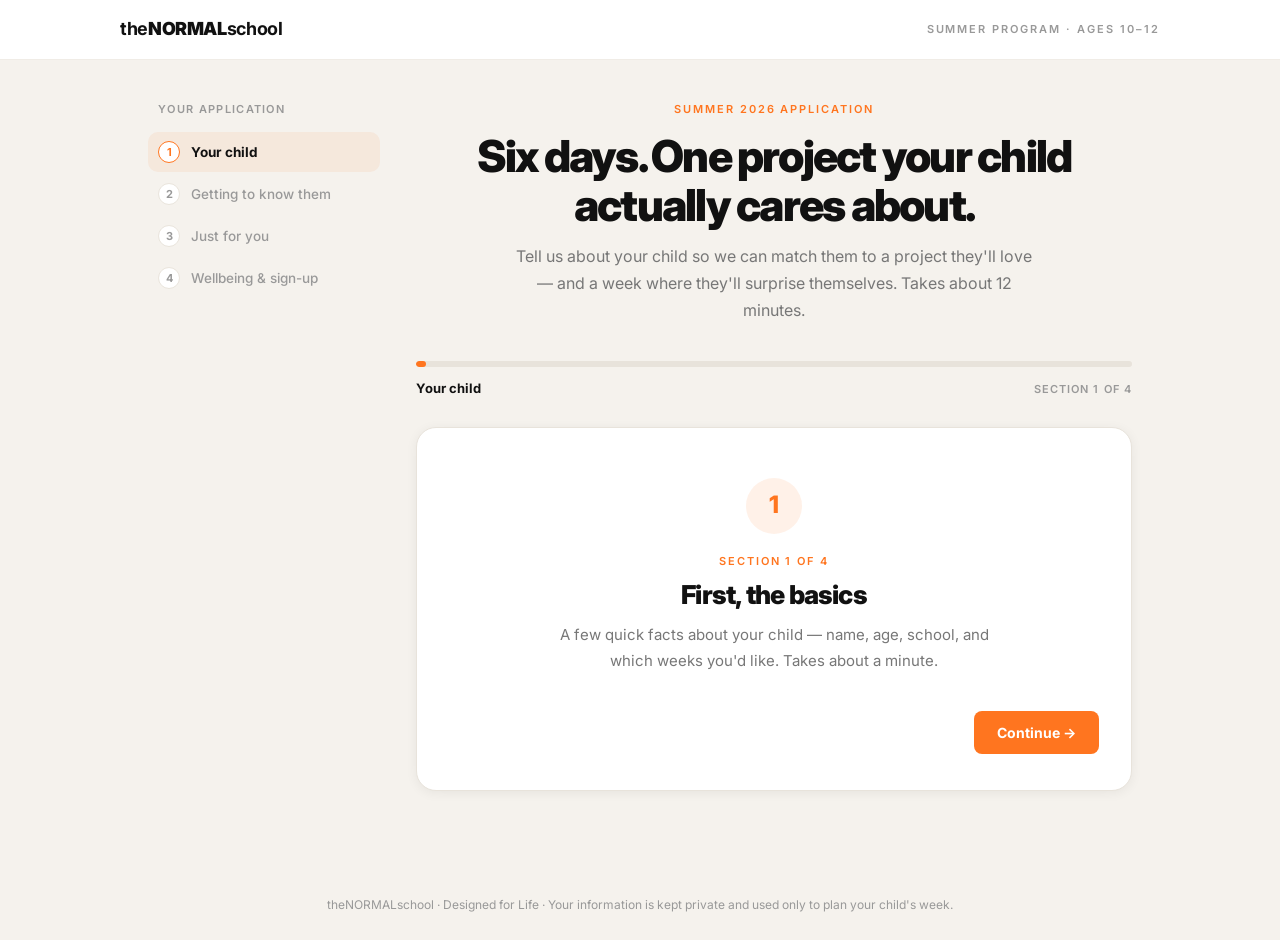
==== commit a0f1627b: "Redesign form to one-question-per-screen; split school/grade; Irvine localization Three changes to t" ====
--- a/05-Programs/summer-2026/application-form/app/index.html
+++ b/05-Programs/summer-2026/application-form/app/index.html
@@ -116,7 +116,7 @@
     height: 6px; background: var(--border); border-radius: 999px; overflow: hidden;
   }
   .progress-fill {
-    height: 100%; background: var(--orange); width: 12.5%;
+    height: 100%; background: var(--orange); width: 4%;
     border-radius: 999px; transition: width 0.35s ease;
   }
   .progress-meta {
@@ -141,33 +141,42 @@
   .step.active { display: block; animation: fade 0.3s ease; }
   @keyframes fade { from { opacity: 0; transform: translateY(6px); } to { opacity: 1; transform: none; } }
 
-  .step-head { margin-bottom: 26px; }
+  .step-head { margin-bottom: 24px; }
   .step-head .kicker {
     font-weight: 600; font-size: 11px; text-transform: uppercase;
-    letter-spacing: 0.18em; color: var(--orange); margin-bottom: 8px;
+    letter-spacing: 0.18em; color: var(--orange); margin-bottom: 10px;
   }
   .step-head h2 {
+    font-weight: 850; color: var(--navy); font-size: 24px;
+    letter-spacing: -0.03em; line-height: 1.18; margin-bottom: 8px;
+  }
+  .step-head p { font-size: 15px; }
+
+  /* ---------- Section break ---------- */
+  .brk { text-align: center; padding: 14px 0 6px; }
+  .brk .badge {
+    width: 56px; height: 56px; border-radius: 999px;
+    background: rgba(255, 117, 31, 0.1); color: var(--orange);
+    display: flex; align-items: center; justify-content: center;
+    font-size: 24px; font-weight: 800; margin: 0 auto 18px;
+  }
+  .brk .kicker {
+    font-weight: 600; font-size: 11px; text-transform: uppercase;
+    letter-spacing: 0.18em; color: var(--orange); margin-bottom: 10px;
+  }
+  .brk h2 {
     font-weight: 850; color: var(--navy); font-size: 26px;
-    letter-spacing: -0.03em; line-height: 1.12; margin-bottom: 8px;
-  }
-  .step-head p { font-size: 15px; }
+    letter-spacing: -0.03em; line-height: 1.15; margin-bottom: 12px;
+  }
+  .brk .done { color: var(--ui); font-size: 14px; margin: 0 auto 6px; max-width: 470px; }
+  .brk .done b { color: var(--orange); }
+  .brk .next { color: var(--body); font-size: 15px; margin: 0 auto; max-width: 470px; }
 
   .reassure {
     background: var(--cream); border-radius: 12px; padding: 14px 16px;
     font-size: 14px; margin-bottom: 24px; color: var(--ui);
   }
   .reassure b { color: var(--navy); font-weight: 600; }
-
-  /* ---------- In-step sub-section (Step 6 clusters) ---------- */
-  .substep {
-    display: flex; align-items: center; gap: 9px;
-    font-weight: 800; font-size: 15px; color: var(--navy);
-    letter-spacing: -0.01em; margin: 32px 0 16px;
-  }
-  .substep::before {
-    content: ''; flex: 0 0 16px; width: 16px; height: 3px;
-    border-radius: 2px; background: var(--orange);
-  }
 
   /* ---------- Voice input (dictation) ---------- */
   .ta-wrap { position: relative; }
@@ -192,7 +201,7 @@
   }
 
   /* ---------- Fields ---------- */
-  .field { margin-bottom: 22px; }
+  .field { margin-bottom: 4px; }
   .field > label, .field > .field-label {
     display: block; font-weight: 600; font-size: 11px;
     text-transform: uppercase; letter-spacing: 0.1em;
@@ -212,7 +221,7 @@
     border-radius: 10px; padding: 12px 14px; line-height: 1.5;
     transition: border-color 0.15s ease, box-shadow 0.15s ease;
   }
-  textarea { resize: vertical; min-height: 90px; }
+  textarea { resize: vertical; min-height: 110px; }
   input:focus, select:focus, textarea:focus {
     outline: none; border-color: var(--orange);
     box-shadow: 0 0 0 3px rgba(255, 117, 31, 0.12);
@@ -334,62 +343,119 @@
   <div class="progress">
     <div class="progress-bar"><div class="progress-fill" id="progressFill"></div></div>
     <div class="progress-meta">
-      <span class="step-label" id="stepLabel">Your Child</span>
-      <span class="step-count" id="stepCount">Step 1 of 8</span>
+      <span class="step-label" id="stepLabel">Your child</span>
+      <span class="step-count" id="stepCount">Section 1 of 4</span>
     </div>
   </div>
 
   <form id="appForm" novalidate>
     <div class="card">
 
-      <!-- ===== STEP 1: CHILD BASIC INFO (Section A) ===== -->
-      <section class="step active" data-step="1" data-label="Your Child">
-        <div class="step-head">
-          <div class="kicker">About your child</div>
-          <h2>Let's start with the basics</h2>
-          <p>Just a few facts so we know who's joining us.</p>
-        </div>
-
-        <div class="field">
-          <label>Child's full name <span class="req">*</span></label>
-          <input type="text" name="childName" data-required placeholder="e.g. Ariunaa Batbayar" />
+      <!-- ===================== SECTION 1 — YOUR CHILD ===================== -->
+      <section class="step active" data-section="1">
+        <div class="brk">
+          <div class="badge">1</div>
+          <div class="kicker">Section 1 of 4</div>
+          <h2>First, the basics</h2>
+          <p class="next">A few quick facts about your child — name, age, school, and which weeks you'd like. Takes about a minute.</p>
+        </div>
+      </section>
+
+      <section class="step" data-section="1">
+        <div class="step-head">
+          <div class="kicker">Your child</div>
+          <h2>What's your child's full name?</h2>
+        </div>
+        <div class="field">
+          <input type="text" name="childName" data-required placeholder="e.g. Emma Nguyen" />
           <div class="err-msg">Please enter your child's name.</div>
         </div>
-
-        <div class="row">
-          <div class="field">
-            <label>Preferred name / nickname</label>
-            <input type="text" name="preferredName" placeholder="What we'll call them" />
-          </div>
-          <div class="field">
-            <label>Date of birth <span class="req">*</span></label>
-            <input type="date" name="dob" id="dob" data-required />
-            <div class="auto-age" id="ageOut"></div>
-            <div class="err-msg">Please enter a date of birth.</div>
-          </div>
-        </div>
-
-        <div class="row">
-          <div class="field">
-            <label>Gender</label>
-            <input type="text" name="gender" placeholder="Optional — how they describe themselves" />
-          </div>
-          <div class="field">
-            <label>Language(s) at home <span class="req">*</span></label>
-            <input type="text" name="homeLanguage" data-required placeholder="e.g. English, Mongolian" />
-            <div class="err-msg">Please tell us the home language.</div>
-          </div>
-        </div>
-
-        <div class="field">
-          <label>Current school &amp; grade <span class="req">*</span></label>
-          <input type="text" name="school" data-required placeholder="School name, grade" />
-          <div class="err-msg">Please enter school and grade.</div>
-        </div>
-
-        <div class="field">
-          <div class="field-label">Which week(s) would you like? <span class="req">*</span></div>
-          <div class="hint">Pick all the weeks that work for you — you can choose more than one.</div>
+      </section>
+
+      <section class="step" data-section="1">
+        <div class="step-head">
+          <div class="kicker">Your child</div>
+          <h2>What should we call them?</h2>
+          <p>Their preferred name or nickname — optional.</p>
+        </div>
+        <div class="field">
+          <input type="text" name="preferredName" placeholder="What we'll call them" />
+        </div>
+      </section>
+
+      <section class="step" data-section="1">
+        <div class="step-head">
+          <div class="kicker">Your child</div>
+          <h2>When was your child born?</h2>
+        </div>
+        <div class="field">
+          <input type="date" name="dob" id="dob" data-required />
+          <div class="auto-age" id="ageOut"></div>
+          <div class="err-msg">Please enter a date of birth.</div>
+        </div>
+      </section>
+
+      <section class="step" data-section="1">
+        <div class="step-head">
+          <div class="kicker">Your child</div>
+          <h2>How do they describe their gender?</h2>
+          <p>Optional.</p>
+        </div>
+        <div class="field">
+          <input type="text" name="gender" placeholder="How they describe themselves" />
+        </div>
+      </section>
+
+      <section class="step" data-section="1">
+        <div class="step-head">
+          <div class="kicker">Your child</div>
+          <h2>What language(s) do you speak at home?</h2>
+        </div>
+        <div class="field">
+          <input type="text" name="homeLanguage" data-required placeholder="e.g. English, Mandarin" />
+          <div class="err-msg">Please tell us the home language.</div>
+        </div>
+      </section>
+
+      <section class="step" data-section="1">
+        <div class="step-head">
+          <div class="kicker">Your child</div>
+          <h2>Which school does your child go to?</h2>
+          <p>Start typing — pick from the list, or enter your own.</p>
+        </div>
+        <div class="field">
+          <input type="text" name="school" data-required list="schoolList" autocomplete="off" placeholder="Start typing your school…" />
+          <datalist id="schoolList"></datalist>
+          <div class="err-msg">Please enter the school.</div>
+        </div>
+      </section>
+
+      <section class="step" data-section="1">
+        <div class="step-head">
+          <div class="kicker">Your child</div>
+          <h2>What grade are they in?</h2>
+        </div>
+        <div class="field">
+          <select name="grade" data-required>
+            <option value="">Choose…</option>
+            <option>Grade 3</option>
+            <option>Grade 4</option>
+            <option>Grade 5</option>
+            <option>Grade 6</option>
+            <option>Grade 7</option>
+            <option>Grade 8</option>
+          </select>
+          <div class="err-msg">Please choose a grade.</div>
+        </div>
+      </section>
+
+      <section class="step" data-section="1">
+        <div class="step-head">
+          <div class="kicker">Your child</div>
+          <h2>Which week(s) would you like?</h2>
+          <p>Pick all the weeks that work for you — you can choose more than one.</p>
+        </div>
+        <div class="field">
           <div class="chips" data-chips="session" data-required>
             <span class="chip">Week #1 · Jun 29 – Jul 3</span>
             <span class="chip">Week #2 · Jul 7 – Jul 11</span>
@@ -402,130 +468,83 @@
         </div>
       </section>
 
-      <!-- ===== STEP 2: PARENT INFO (Section B) ===== -->
-      <section class="step" data-step="2" data-label="Parent & Contact">
-        <div class="step-head">
-          <div class="kicker">Parent &amp; contact</div>
-          <h2>How we reach you</h2>
-          <p>Your details for everything from confirmation to Saturday's showcase.</p>
-        </div>
-
-        <div class="row">
-          <div class="field">
-            <label>Your full name <span class="req">*</span></label>
-            <input type="text" name="parentName" data-required placeholder="e.g. Sarangerel Dorj" />
-            <div class="err-msg">Please enter your name.</div>
-          </div>
-          <div class="field">
-            <label>Relationship to child <span class="req">*</span></label>
-            <select name="relationship" data-required>
-              <option value="">Choose…</option>
-              <option>Mother</option><option>Father</option>
-              <option>Guardian</option><option>Grandparent</option><option>Other</option>
-            </select>
-            <div class="err-msg">Please choose a relationship.</div>
-          </div>
-        </div>
-
-        <div class="row">
-          <div class="field">
-            <label>Email <span class="req">*</span></label>
-            <input type="email" name="email" data-required placeholder="you@example.com" />
-            <div class="err-msg">Please enter a valid email.</div>
-          </div>
-          <div class="field">
-            <label>Mobile phone <span class="req">*</span></label>
-            <input type="tel" name="phone" data-required placeholder="e.g. 8811 2233" />
-            <div class="err-msg">Please enter a phone number.</div>
-          </div>
-        </div>
-
-        <div class="row">
-          <div class="field">
-            <label>Emergency contact name <span class="req">*</span></label>
-            <input type="text" name="emergencyName" data-required placeholder="e.g. Bold Dorj (uncle)" />
-            <div class="err-msg">Please enter an emergency contact.</div>
-          </div>
-          <div class="field">
-            <label>Emergency contact phone <span class="req">*</span></label>
-            <input type="tel" name="emergencyPhone" data-required placeholder="e.g. 9911 4455" />
-            <div class="err-msg">Please enter a phone number.</div>
-          </div>
-        </div>
-
-        <div class="field">
-          <label>Authorized pickup person(s)</label>
-          <input type="text" name="pickup" placeholder="Anyone else allowed to collect your child" />
-        </div>
-
-        <div class="field">
-          <label>How did you hear about us?</label>
-          <select name="referral">
-            <option value="">Choose…</option>
-            <option>Instagram</option><option>A friend / family</option>
-            <option>School / teacher</option><option>Web search</option>
-            <option>Event</option><option>Other</option>
-          </select>
-        </div>
-      </section>
-
-      <!-- ===== STEP 3: ELEMENT LAYER 1 (Section C) ===== -->
-      <section class="step" data-step="3" data-label="What Lights Them Up">
-        <div class="step-head">
-          <div class="kicker">What lights <span class="kid">your child</span> up</div>
-          <h2>The things that come easily — and the things <span class="kid">your child</span> loves</h2>
-          <p>Be specific and concrete. Not "good at art" — but "draws machines and how they connect."</p>
-        </div>
-        <div class="reassure">
-          These two are different on purpose. <b>What comes easily</b> and <b>what they love</b> aren't always the same thing — and both matter. Tell us what you actually see, not what you hope.
-        </div>
-
-        <div class="field">
-          <label>What comes unusually easily? <span class="req">*</span></label>
-          <div class="hint">1–2 specific things <span class="kid">your child</span> picks up faster or does with more ease than you'd expect for their age. What exactly do they do, and how do you know it comes easily?</div>
+      <!-- ===================== SECTION 2 — GETTING TO KNOW THEM ===================== -->
+      <section class="step" data-section="2">
+        <div class="brk">
+          <div class="badge">2</div>
+          <div class="kicker">Section 2 of 4</div>
+          <h2>Now — what makes <span class="kid">your child</span> tick</h2>
+          <p class="done"><b>✓</b> Got the basics.</p>
+          <p class="next">In your words: what <span class="kid">your child</span> is drawn to, how they handle a challenge, and how they work. Be specific — real examples beat impressive ones.</p>
+        </div>
+      </section>
+
+      <section class="step" data-section="2">
+        <div class="step-head">
+          <div class="kicker">What lights them up</div>
+          <h2>What comes unusually easily?</h2>
+          <p>1–2 specific things <span class="kid">your child</span> picks up faster or does with more ease than you'd expect for their age. What exactly do they do, and how do you know it comes easily?</p>
+        </div>
+        <div class="field">
           <textarea name="aptitude" data-required placeholder="e.g. Picks up new card games after one round; rebuilds Lego sets from memory without the instructions"></textarea>
           <div class="err-msg">Please describe at least one thing.</div>
         </div>
-
-        <div class="field">
-          <label>What does <span class="kid">your child</span> return to without being asked? <span class="req">*</span></label>
-          <div class="hint">What does <span class="kid">your child</span> do voluntarily, repeatedly, with no reward and no prompting? When did you last see them do it?</div>
+      </section>
+
+      <section class="step" data-section="2">
+        <div class="step-head">
+          <div class="kicker">What lights them up</div>
+          <h2>What does <span class="kid">your child</span> return to without being asked?</h2>
+          <p>What do they do voluntarily, repeatedly, with no reward and no prompting? When did you last see them do it?</p>
+        </div>
+        <div class="field">
           <textarea name="passion" data-required placeholder="e.g. Draws comics most evenings — did it again last night without anyone suggesting it"></textarea>
           <div class="err-msg">Please describe at least one thing.</div>
         </div>
-
-        <div class="field">
-          <label>When does <span class="kid">your child</span> lose track of time? <span class="req">*</span></label>
-          <div class="hint">Is there an activity where <span class="kid">your child</span> resists stopping, forgets meals, or has to be called several times?</div>
+      </section>
+
+      <section class="step" data-section="2">
+        <div class="step-head">
+          <div class="kicker">What lights them up</div>
+          <h2>When does <span class="kid">your child</span> lose track of time?</h2>
+          <p>Is there an activity where they resist stopping, forget meals, or have to be called several times?</p>
+        </div>
+        <div class="field">
           <textarea name="flow" data-required placeholder="e.g. Building in Minecraft — we call three times before dinner lands"></textarea>
           <div class="err-msg">Please tell us about this.</div>
         </div>
-
-        <div class="field">
-          <label>The free-afternoon check</label>
-          <div class="hint">On a free afternoon — nothing scheduled, screens not the default — what does <span class="kid">your child</span> actually end up doing?</div>
+      </section>
+
+      <section class="step" data-section="2">
+        <div class="step-head">
+          <div class="kicker">What lights them up</div>
+          <h2>The free-afternoon check</h2>
+          <p>On a free afternoon — nothing scheduled, screens not the default — what does <span class="kid">your child</span> actually end up doing?</p>
+        </div>
+        <div class="field">
           <textarea name="freeChoice" placeholder="e.g. Ends up outside building a den, or curled up reading"></textarea>
         </div>
       </section>
 
-      <!-- ===== STEP 4: ELEMENT LAYER 2 (Section D) ===== -->
-      <section class="step" data-step="4" data-label="Reading Your Child">
-        <div class="step-head">
-          <div class="kicker">Reading <span class="kid">your child</span></div>
-          <h2>A little more context</h2>
-          <p>This helps us read <span class="kid">your child</span> accurately — and avoid misreading them.</p>
-        </div>
-
-        <div class="field">
-          <label>When something is hard, what does <span class="kid">your child</span> actually do? <span class="req">*</span></label>
-          <div class="hint">When they get a poor result or hit something difficult — what happens? Give a recent example.</div>
+      <section class="step" data-section="2">
+        <div class="step-head">
+          <div class="kicker">Reading your child</div>
+          <h2>When something is hard, what does <span class="kid">your child</span> actually do?</h2>
+          <p>When they get a poor result or hit something difficult — what happens? Give a recent example.</p>
+        </div>
+        <div class="field">
           <textarea name="attitude" data-required placeholder="e.g. Gets frustrated and walks away, but comes back and tries a new way after a break"></textarea>
           <div class="err-msg">Please share a recent example.</div>
         </div>
-
-        <div class="field">
-          <div class="field-label">What has <span class="kid">your child</span> had real access to?</div>
-          <div class="hint">Tap everything they've had genuine hands-on access to.</div>
+      </section>
+
+      <section class="step" data-section="2">
+        <div class="step-head">
+          <div class="kicker">Reading your child</div>
+          <h2>What has <span class="kid">your child</span> had real access to?</h2>
+          <p>Tap everything they've had genuine hands-on access to.</p>
+        </div>
+        <div class="field">
           <div class="chips" data-chips="opportunity">
             <span class="chip">Camera / video</span>
             <span class="chip">Computer / coding</span>
@@ -538,15 +557,25 @@
             <span class="chip">Performing / stage</span>
           </div>
         </div>
-
-        <div class="field">
-          <label>Anything they've wanted to try but never had the chance to?</label>
+      </section>
+
+      <section class="step" data-section="2">
+        <div class="step-head">
+          <div class="kicker">Reading your child</div>
+          <h2>Anything they've wanted to try but never had the chance to?</h2>
+        </div>
+        <div class="field">
           <input type="text" name="opportunityGap" placeholder="e.g. Always asks for a real camera — optional" />
         </div>
-
-        <div class="field">
-          <div class="field-label">Where do you see real spark? <span class="req">*</span></div>
-          <div class="hint">Tap any area where you see genuine energy — it's fine to pick several.</div>
+      </section>
+
+      <section class="step" data-section="2">
+        <div class="step-head">
+          <div class="kicker">Reading your child</div>
+          <h2>Where do you see real spark?</h2>
+          <p>Tap any area where you see genuine energy — it's fine to pick several.</p>
+        </div>
+        <div class="field">
           <div class="chips" data-chips="breadth" data-required>
             <span class="chip">Building / mechanical</span>
             <span class="chip">Visual / art</span>
@@ -559,77 +588,108 @@
           </div>
           <div class="err-msg">Please select at least one.</div>
         </div>
-
-        <div class="field">
-          <label>Who does <span class="kid">your child</span> light up around?</label>
-          <div class="hint">Any group or person <span class="kid">your child</span> comes alive with — or an interest they pursue harder with certain people?</div>
-          <textarea name="tribe" placeholder="e.g. Comes alive with the older cousins; talks non-stop about football with one friend"></textarea>
-        </div>
-
-        <div class="field">
-          <label>Anything they've dropped, hidden, or been steered away from?</label>
-          <div class="hint">Something they used to love and stopped, or hide, or were told wasn't for them. What happened?</div>
+      </section>
+
+      <section class="step" data-section="2">
+        <div class="step-head">
+          <div class="kicker">Reading your child</div>
+          <h2>Who does <span class="kid">your child</span> light up around?</h2>
+          <p>Any group or person they come alive with — or an interest they pursue harder with certain people?</p>
+        </div>
+        <div class="field">
+          <textarea name="tribe" placeholder="e.g. Comes alive with the older cousins; talks non-stop about soccer with one friend"></textarea>
+        </div>
+      </section>
+
+      <section class="step" data-section="2">
+        <div class="step-head">
+          <div class="kicker">Reading your child</div>
+          <h2>Anything they've dropped, hidden, or been steered away from?</h2>
+          <p>Something they used to love and stopped, or hide, or were told wasn't for them. What happened?</p>
+        </div>
+        <div class="field">
           <textarea name="suppression" placeholder="e.g. Loved singing, went quiet about it after being teased at school"></textarea>
         </div>
-
-        <div class="field">
-          <label>When is <span class="kid">your child</span> most alert — and most drained?</label>
-          <div class="hint">Roughly when in a normal day is <span class="kid">your child</span> most engaged, and when do they run flat?</div>
+      </section>
+
+      <section class="step" data-section="2">
+        <div class="step-head">
+          <div class="kicker">Reading your child</div>
+          <h2>When is <span class="kid">your child</span> most alert — and most drained?</h2>
+          <p>Roughly when in a normal day are they most engaged, and when do they run flat?</p>
+        </div>
+        <div class="field">
           <input type="text" name="energy" placeholder="e.g. Sluggish mornings, comes alive after 4pm" />
         </div>
       </section>
 
-      <!-- ===== STEP 5: MIAP PRE-DIAGNOSIS (Section E) ===== -->
-      <section class="step" data-step="5" data-label="How They Work">
-        <div class="step-head">
-          <div class="kicker">How <span class="kid">your child</span> works</div>
-          <h2>A few more about how <span class="kid">your child</span> ticks</h2>
-          <p>There are no right answers here — honest beats impressive every time.</p>
-        </div>
-
-        <div class="field">
-          <label>Genuinely into it vs. just going along <span class="req">*</span></label>
-          <div class="hint">Can you tell the difference between when <span class="kid">your child</span> is really into something and when they're just complying? Describe a moment of each.</div>
+      <section class="step" data-section="2">
+        <div class="step-head">
+          <div class="kicker">How they work</div>
+          <h2>Genuinely into it vs. just going along</h2>
+          <p>Can you tell the difference between when <span class="kid">your child</span> is really into something and when they're just complying? Describe a moment of each.</p>
+        </div>
+        <div class="field">
           <textarea name="miapMotivation" data-required placeholder="e.g. Eyes light up and time disappears when drawing; goes through the motions with homework"></textarea>
           <div class="err-msg">Please share an example.</div>
         </div>
-
-        <div class="field">
-          <label>How does <span class="kid">your child</span> describe themselves?</label>
-          <div class="hint">In their own words, how does <span class="kid">your child</span> describe what they're good at or who they are? (If they wouldn't, just say so.)</div>
+      </section>
+
+      <section class="step" data-section="2">
+        <div class="step-head">
+          <div class="kicker">How they work</div>
+          <h2>How does <span class="kid">your child</span> describe themselves?</h2>
+          <p>In their own words, how do they describe what they're good at or who they are? (If they wouldn't, just say so.)</p>
+        </div>
+        <div class="field">
           <textarea name="miapIdentity" placeholder="e.g. &quot;I'm the artist&quot; — or wouldn't really say, gets shy about it"></textarea>
         </div>
-
-        <div class="field">
-          <label>When <span class="kid">your child</span> hits an obstacle and you're not there <span class="req">*</span></label>
-          <div class="hint">What happens when <span class="kid">your child</span> runs into a problem and no adult is around to help?</div>
+      </section>
+
+      <section class="step" data-section="2">
+        <div class="step-head">
+          <div class="kicker">How they work</div>
+          <h2>When <span class="kid">your child</span> hits an obstacle and you're not there</h2>
+          <p>What happens when they run into a problem and no adult is around to help?</p>
+        </div>
+        <div class="field">
           <textarea name="miapAgency" data-required placeholder="e.g. Searches YouTube for how to fix it; or stops and waits until someone helps"></textarea>
           <div class="err-msg">Please tell us what happens.</div>
         </div>
-
-        <div class="field">
-          <label>Has <span class="kid">your child</span> ever cared that something was useful to someone else?</label>
-          <div class="hint">Not just fun for them — actually useful to another person. An example, if there is one.</div>
+      </section>
+
+      <section class="step" data-section="2">
+        <div class="step-head">
+          <div class="kicker">How they work</div>
+          <h2>Has <span class="kid">your child</span> ever cared that something was useful to someone else?</h2>
+          <p>Not just fun for them — actually useful to another person. An example, if there is one.</p>
+        </div>
+        <div class="field">
           <textarea name="miapPurpose" placeholder="e.g. Made a birthday card &quot;so Grandma would feel special&quot;"></textarea>
         </div>
       </section>
 
-      <!-- ===== STEP 6: CHILD'S SECTION — Personalization (F) + child Element cross-check (C-child) + child MIAP cross-read (E-child) ===== -->
-      <section class="step" data-step="6" data-label="Just for You">
-        <div class="step-head">
-          <div class="kicker">Now — over to <span id="childKicker">your child</span></div>
+      <!-- ===================== SECTION 3 — JUST FOR YOU (child) ===================== -->
+      <section class="step" data-section="3">
+        <div class="brk">
+          <div class="badge">3</div>
+          <div class="kicker">Section 3 of 4 · over to <span id="childKicker">your child</span></div>
           <h2>This part is just for <span id="childName1">you</span></h2>
-          <p>Hey! These questions are for you — the kid joining us. There are zero wrong answers. Just say what's true.</p>
-        </div>
-        <div class="reassure">
+          <p class="done"><b>✓</b> Thanks — that's the grown-up's view.</p>
+          <p class="next">Hey! These next questions are for <strong>you</strong> — the kid joining us. There are zero wrong answers. Just say what's true.</p>
+        </div>
+        <div class="reassure" style="margin-top:18px;">
           <b>Parents:</b> let your child answer this part in their own words — you can type for them, but the answers should be theirs.
         </div>
-
-        <div class="substep">What you're into</div>
-
-        <div class="field">
-          <div class="field-label">What are you really into right now? <span class="req">*</span></div>
-          <div class="hint">Tap everything that's you.</div>
+      </section>
+
+      <section class="step" data-section="3">
+        <div class="step-head">
+          <div class="kicker">What you're into</div>
+          <h2>What are you really into right now?</h2>
+          <p>Tap everything that's you.</p>
+        </div>
+        <div class="field">
           <div class="chips" data-chips="interests" data-required>
             <span class="chip">Gaming</span><span class="chip">Drawing</span><span class="chip">Sports</span>
             <span class="chip">Music</span><span class="chip">Coding</span><span class="chip">Animals</span>
@@ -639,92 +699,159 @@
           </div>
           <div class="err-msg">Pick at least one!</div>
         </div>
-
-        <div class="field">
-          <label>A new kid sits next to you and asks, "So what are you all about?"</label>
-          <div class="hint">What would you tell them?</div>
-          <textarea name="childDescribe" placeholder="e.g. I'm really into drawing and football, and I love animals"></textarea>
-        </div>
-
-        <div class="field">
-          <label>Is there something that feels easy for you — but other kids seem to find hard?</label>
-          <div class="hint">What is it?</div>
+      </section>
+
+      <section class="step" data-section="3">
+        <div class="step-head">
+          <div class="kicker">What you're into</div>
+          <h2>A new kid asks, "So what are you all about?"</h2>
+          <p>What would you tell them?</p>
+        </div>
+        <div class="field">
+          <textarea name="childDescribe" placeholder="e.g. I'm really into drawing and soccer, and I love animals"></textarea>
+        </div>
+      </section>
+
+      <section class="step" data-section="3">
+        <div class="step-head">
+          <div class="kicker">What you're into</div>
+          <h2>Is there something that feels easy for you — but other kids find hard?</h2>
+          <p>What is it?</p>
+        </div>
+        <div class="field">
           <textarea name="childComesEasily" placeholder="e.g. Figuring out how a game works without reading the rules"></textarea>
         </div>
-
-        <div class="field">
-          <label>What do you do just for fun — that nobody tells you to do?</label>
-          <textarea name="childFunFreely" placeholder="e.g. Make up comics, build stuff, mess around with my football skills"></textarea>
-        </div>
-
-        <div class="field">
-          <label>Is there something you do where you look up and a LOT of time has gone by?</label>
+      </section>
+
+      <section class="step" data-section="3">
+        <div class="step-head">
+          <div class="kicker">What you're into</div>
+          <h2>What do you do just for fun — that nobody tells you to do?</h2>
+        </div>
+        <div class="field">
+          <textarea name="childFunFreely" placeholder="e.g. Make up comics, build stuff, mess around with my soccer skills"></textarea>
+        </div>
+      </section>
+
+      <section class="step" data-section="3">
+        <div class="step-head">
+          <div class="kicker">What you're into</div>
+          <h2>Is there something you do where you look up and a LOT of time has gone by?</h2>
+        </div>
+        <div class="field">
           <textarea name="childLosesTime" placeholder="e.g. When I'm drawing — suddenly it's dinner time"></textarea>
         </div>
-
-        <div class="substep">When you make stuff</div>
-
-        <div class="field">
-          <label>Something you made that you were proud of <span class="req">*</span></label>
-          <div class="hint">A video, a Minecraft build, a comic, a recipe, a fort — anything. What was the best part of making it?</div>
+      </section>
+
+      <section class="step" data-section="3">
+        <div class="step-head">
+          <div class="kicker">When you make stuff</div>
+          <h2>Something you made that you were proud of</h2>
+          <p>A video, a Minecraft build, a comic, a recipe, a fort — anything. What was the best part of making it?</p>
+        </div>
+        <div class="field">
           <textarea name="proudMaking" data-required placeholder="e.g. A comic book I finished — the best part was drawing the bad guy"></textarea>
           <div class="err-msg">Tell us about one thing you made!</div>
         </div>
-
-        <div class="field">
-          <label>Something you started making or doing all on your own — just because you wanted to?</label>
+      </section>
+
+      <section class="step" data-section="3">
+        <div class="step-head">
+          <div class="kicker">When you make stuff</div>
+          <h2>Something you started making or doing all on your own — just because you wanted to?</h2>
+        </div>
+        <div class="field">
           <textarea name="childStarted" placeholder="e.g. I started a little YouTube channel for my drawings"></textarea>
         </div>
-
-        <div class="field">
-          <label>When something you're making stops working, what do you usually do?</label>
+      </section>
+
+      <section class="step" data-section="3">
+        <div class="step-head">
+          <div class="kicker">When you make stuff</div>
+          <h2>When something you're making stops working, what do you usually do?</h2>
+        </div>
+        <div class="field">
           <textarea name="childStuck" placeholder="e.g. I try a different way, or look it up until I figure it out"></textarea>
         </div>
-
-        <div class="field">
-          <label>Have you ever made something to help someone else — or that someone else used?</label>
-          <div class="hint">What was it?</div>
+      </section>
+
+      <section class="step" data-section="3">
+        <div class="step-head">
+          <div class="kicker">When you make stuff</div>
+          <h2>Have you ever made something to help someone else — or that someone else used?</h2>
+          <p>What was it?</p>
+        </div>
+        <div class="field">
           <textarea name="childHelped" placeholder="e.g. I made a poster for my friend's lemonade stand"></textarea>
         </div>
-
-        <div class="substep">Your favorites</div>
-
-        <div class="row">
-          <div class="field">
-            <label>Favorite YouTube channel(s) or creators</label>
-            <input type="text" name="favYoutube" placeholder="e.g. MrBeast, DanTDM" />
-          </div>
-          <div class="field">
-            <label>Favorite game(s)</label>
-            <input type="text" name="favGame" placeholder="e.g. Minecraft, Roblox" />
-          </div>
-        </div>
-
-        <div class="row">
-          <div class="field">
-            <label>Favorite book, comic, or show</label>
-            <input type="text" name="favBook" placeholder="e.g. Dog Man, Bluey" />
-          </div>
-          <div class="field">
-            <label>Someone who's really cool at what they do</label>
-            <input type="text" name="hero" placeholder="A creator, athlete, scientist, anyone" />
-          </div>
-        </div>
-
-        <div class="substep">If it were up to you</div>
-
-        <div class="field">
-          <label>If today were totally free — no plans, screens not the default — what would you end up doing?</label>
+      </section>
+
+      <section class="step" data-section="3">
+        <div class="step-head">
+          <div class="kicker">Your favorites</div>
+          <h2>Favorite YouTube channel(s) or creators</h2>
+        </div>
+        <div class="field">
+          <input type="text" name="favYoutube" placeholder="e.g. MrBeast, DanTDM" />
+        </div>
+      </section>
+
+      <section class="step" data-section="3">
+        <div class="step-head">
+          <div class="kicker">Your favorites</div>
+          <h2>Favorite game(s)</h2>
+        </div>
+        <div class="field">
+          <input type="text" name="favGame" placeholder="e.g. Minecraft, Roblox" />
+        </div>
+      </section>
+
+      <section class="step" data-section="3">
+        <div class="step-head">
+          <div class="kicker">Your favorites</div>
+          <h2>Favorite book, comic, or show</h2>
+        </div>
+        <div class="field">
+          <input type="text" name="favBook" placeholder="e.g. Dog Man, Bluey" />
+        </div>
+      </section>
+
+      <section class="step" data-section="3">
+        <div class="step-head">
+          <div class="kicker">Your favorites</div>
+          <h2>Someone who's really cool at what they do</h2>
+        </div>
+        <div class="field">
+          <input type="text" name="hero" placeholder="A creator, athlete, scientist, anyone" />
+        </div>
+      </section>
+
+      <section class="step" data-section="3">
+        <div class="step-head">
+          <div class="kicker">If it were up to you</div>
+          <h2>If today were totally free — no plans, screens not the default — what would you do?</h2>
+        </div>
+        <div class="field">
           <textarea name="childFreeDay" placeholder="e.g. Build a fort, draw, go ride my bike with friends"></textarea>
         </div>
-
-        <div class="field">
-          <label>If you could spend a whole week making ONE thing, what would it be?</label>
+      </section>
+
+      <section class="step" data-section="3">
+        <div class="step-head">
+          <div class="kicker">If it were up to you</div>
+          <h2>If you could spend a whole week making ONE thing, what would it be?</h2>
+        </div>
+        <div class="field">
           <textarea name="makeAnything" placeholder="e.g. My own video game, or a giant cardboard city"></textarea>
         </div>
-
-        <div class="field">
-          <div class="field-label">Pick the one that sounds most fun <span class="req">*</span></div>
+      </section>
+
+      <section class="step" data-section="3">
+        <div class="step-head">
+          <div class="kicker">If it were up to you</div>
+          <h2>Pick the one that sounds most fun</h2>
+        </div>
+        <div class="field">
           <div class="options" data-radio="dreamProject" data-required>
             <label class="opt"><span class="dot"></span><span class="opt-text">Be on camera, telling a story people actually watch</span></label>
             <label class="opt"><span class="dot"></span><span class="opt-text">Film and edit a video until it's exactly right</span></label>
@@ -736,9 +863,14 @@
           </div>
           <div class="err-msg">Pick the one that sounds most fun!</div>
         </div>
-
-        <div class="field">
-          <div class="field-label">What kind of stuff do you care about?</div>
+      </section>
+
+      <section class="step" data-section="3">
+        <div class="step-head">
+          <div class="kicker">If it were up to you</div>
+          <h2>What kind of stuff do you care about?</h2>
+        </div>
+        <div class="field">
           <div class="chips" data-chips="values">
             <span class="chip">Helping people</span><span class="chip">Animals</span><span class="chip">The planet</span>
             <span class="chip">Fairness</span><span class="chip">Building things that work</span>
@@ -746,9 +878,14 @@
             <span class="chip">How things work</span><span class="chip">Making beautiful things</span>
           </div>
         </div>
-
-        <div class="field">
-          <div class="field-label">Do you like working with a team or on your own? <span class="req">*</span></div>
+      </section>
+
+      <section class="step" data-section="3">
+        <div class="step-head">
+          <div class="kicker">If it were up to you</div>
+          <h2>Do you like working with a team or on your own?</h2>
+        </div>
+        <div class="field">
           <div class="options opt-grid" data-radio="teamSolo" data-required>
             <label class="opt"><span class="dot"></span><span class="opt-text">With a team</span></label>
             <label class="opt"><span class="dot"></span><span class="opt-text">On my own</span></label>
@@ -756,166 +893,341 @@
           </div>
           <div class="err-msg">Pick one!</div>
         </div>
-
-        <div class="field">
-          <label>When you work with other people, what part do you grab first?</label>
+      </section>
+
+      <section class="step" data-section="3">
+        <div class="step-head">
+          <div class="kicker">If it were up to you</div>
+          <h2>When you work with other people, what part do you grab first?</h2>
+        </div>
+        <div class="field">
           <input type="text" name="teamRole" placeholder="e.g. The drawing, the ideas, bossing the plan, the building" />
         </div>
       </section>
 
-      <!-- ===== STEP 7: WELLBEING, SOCIAL & LOGISTICS (Section G) ===== -->
-      <section class="step" data-step="7" data-label="Wellbeing & Logistics">
-        <div class="step-head">
-          <div class="kicker">So we can support <span class="kid">your child</span> well</div>
-          <h2>A few things that help us care for them</h2>
-          <p>This stays with our team. The more specific you are, the better we can show up for <span class="kid">your child</span>.</p>
-        </div>
-
-        <div class="field">
-          <label>How does <span class="kid">your child</span> handle frustration, specifically? <span class="req">*</span></label>
-          <div class="hint">Not challenge in general — what does frustration actually look like for <span class="kid">your child</span>, and what helps?</div>
+      <!-- ===================== SECTION 4 — WELLBEING & SIGN-UP ===================== -->
+      <section class="step" data-section="4">
+        <div class="brk">
+          <div class="badge">4</div>
+          <div class="kicker">Section 4 of 4</div>
+          <h2>Last stretch</h2>
+          <p class="done"><b>✓</b> Love it — that's the fun part done.</p>
+          <p class="next">A few things that help us care for <span class="kid">your child</span> well, your contact details, and a couple of confirmations.</p>
+        </div>
+      </section>
+
+      <section class="step" data-section="4">
+        <div class="step-head">
+          <div class="kicker">Wellbeing</div>
+          <h2>How does <span class="kid">your child</span> handle frustration, specifically?</h2>
+          <p>Not challenge in general — what does frustration actually look like for them, and what helps?</p>
+        </div>
+        <div class="field">
           <textarea name="frustration" data-required placeholder="e.g. Goes quiet and gives up; a short break and a calm question helps them restart"></textarea>
           <div class="err-msg">Please tell us about this.</div>
         </div>
-
-        <div class="field">
-          <label>Any conditions, sensitivities, or accommodations we should know about?</label>
+      </section>
+
+      <section class="step" data-section="4">
+        <div class="step-head">
+          <div class="kicker">Wellbeing</div>
+          <h2>Any conditions, sensitivities, or accommodations we should know about?</h2>
+        </div>
+        <div class="field">
           <textarea name="accommodations" placeholder="e.g. Mild ADHD; sensitive to loud rooms; needs instructions written down — or leave blank"></textarea>
         </div>
-
-        <div class="field">
-          <label>Any significant recent life events?</label>
+      </section>
+
+      <section class="step" data-section="4">
+        <div class="step-head">
+          <div class="kicker">Wellbeing</div>
+          <h2>Any significant recent life events?</h2>
+        </div>
+        <div class="field">
           <input type="text" name="lifeEvents" placeholder="e.g. New sibling, moved schools last term — optional" />
         </div>
-
-        <div class="field">
-          <label>What does anxiety or feeling overwhelmed look like for them?</label>
-          <div class="hint">If it applies — so we recognize it early and respond well.</div>
+      </section>
+
+      <section class="step" data-section="4">
+        <div class="step-head">
+          <div class="kicker">Wellbeing</div>
+          <h2>What does anxiety or feeling overwhelmed look like for them?</h2>
+          <p>If it applies — so we recognize it early and respond well.</p>
+        </div>
+        <div class="field">
           <textarea name="anxiety" placeholder="e.g. Gets very quiet, picks at their sleeves, asks to leave the room"></textarea>
         </div>
-
-        <div class="field">
-          <label>Allergies, dietary restrictions, or medical notes <span class="req">*</span></label>
-          <div class="hint">Important for our Food Business project and snacks. Write "None" if none apply.</div>
+      </section>
+
+      <section class="step" data-section="4">
+        <div class="step-head">
+          <div class="kicker">Wellbeing</div>
+          <h2>Allergies, dietary restrictions, or medical notes</h2>
+          <p>Important for our Food Business project and snacks. Write "None" if none apply.</p>
+        </div>
+        <div class="field">
           <textarea name="medical" data-required placeholder="e.g. Peanut allergy (carries an EpiPen); vegetarian — or write &quot;None&quot;"></textarea>
           <div class="err-msg">Please tell us, or write "None".</div>
         </div>
-
-        <div class="field">
-          <label>Does <span class="kid">your child</span> know anyone else enrolling?</label>
-          <input type="text" name="knowsOthers" placeholder="e.g. Best friend Tuya is also applying — names, if any" />
-        </div>
-
-        <div class="row">
-          <div class="field">
-            <label>How do they handle disagreement with peers?</label>
-            <input type="text" name="disagreement" placeholder="e.g. Talks it out; or shuts down and walks off" />
-          </div>
-          <div class="field">
-            <label>In a group, are they more comfortable…</label>
-            <select name="groupRole">
-              <option value="">Choose…</option>
-              <option>Leading</option><option>Contributing</option><option>Following</option>
-              <option>It varies</option>
-            </select>
-          </div>
-        </div>
-
-        <div class="field">
-          <label>Any peer conflicts we should avoid?</label>
+      </section>
+
+      <section class="step" data-section="4">
+        <div class="step-head">
+          <div class="kicker">Wellbeing</div>
+          <h2>Does <span class="kid">your child</span> know anyone else enrolling?</h2>
+        </div>
+        <div class="field">
+          <input type="text" name="knowsOthers" placeholder="e.g. Best friend Mia is also applying — names, if any" />
+        </div>
+      </section>
+
+      <section class="step" data-section="4">
+        <div class="step-head">
+          <div class="kicker">Wellbeing</div>
+          <h2>How do they handle disagreement with peers?</h2>
+        </div>
+        <div class="field">
+          <input type="text" name="disagreement" placeholder="e.g. Talks it out; or shuts down and walks off" />
+        </div>
+      </section>
+
+      <section class="step" data-section="4">
+        <div class="step-head">
+          <div class="kicker">Wellbeing</div>
+          <h2>In a group, are they more comfortable…</h2>
+        </div>
+        <div class="field">
+          <select name="groupRole">
+            <option value="">Choose…</option>
+            <option>Leading</option><option>Contributing</option><option>Following</option>
+            <option>It varies</option>
+          </select>
+        </div>
+      </section>
+
+      <section class="step" data-section="4">
+        <div class="step-head">
+          <div class="kicker">Wellbeing</div>
+          <h2>Any peer conflicts we should avoid?</h2>
+        </div>
+        <div class="field">
           <input type="text" name="conflicts" placeholder="e.g. Fell out with a classmate recently — optional" />
         </div>
-
-        <div class="field">
-          <label>What do you hope <span class="kid">your child</span> gets from this week? <span class="req">*</span></label>
+      </section>
+
+      <section class="step" data-section="4">
+        <div class="step-head">
+          <div class="kicker">Wellbeing</div>
+          <h2>What do you hope <span class="kid">your child</span> gets from this week?</h2>
+        </div>
+        <div class="field">
           <textarea name="hopes" data-required placeholder="e.g. To feel proud of something they built, and a bit more confident"></textarea>
           <div class="err-msg">We'd love to hear this.</div>
         </div>
-
-        <div class="field">
-          <label>What have well-meaning adults gotten <em>wrong</em> about <span class="kid">your child</span>?</label>
-          <div class="hint">This genuinely helps us see them clearly.</div>
+      </section>
+
+      <section class="step" data-section="4">
+        <div class="step-head">
+          <div class="kicker">Wellbeing</div>
+          <h2>What have well-meaning adults gotten <em>wrong</em> about <span class="kid">your child</span>?</h2>
+          <p>This genuinely helps us see them clearly.</p>
+        </div>
+        <div class="field">
           <textarea name="adultsWrong" placeholder="e.g. Teachers call them &quot;distracted&quot; — really they're bored when it's too easy"></textarea>
         </div>
-
-        <div class="row">
-          <div class="field">
-            <label>Does <span class="kid">your child</span> plan first, or dive in?</label>
-            <select name="planStyle">
-              <option value="">Choose…</option>
-              <option>Plans before starting</option>
-              <option>Dives in and figures it out</option>
-              <option>A mix of both</option>
-            </select>
-          </div>
-          <div class="field">
-            <label>Do they do better with…</label>
-            <select name="structureStyle">
-              <option value="">Choose…</option>
-              <option>Clear structure</option>
-              <option>Open space</option>
-              <option>Somewhere in between</option>
-            </select>
-          </div>
-        </div>
-
-        <div class="field">
-          <label>T-shirt size</label>
+      </section>
+
+      <section class="step" data-section="4">
+        <div class="step-head">
+          <div class="kicker">Wellbeing</div>
+          <h2>Does <span class="kid">your child</span> plan first, or dive in?</h2>
+        </div>
+        <div class="field">
+          <select name="planStyle">
+            <option value="">Choose…</option>
+            <option>Plans before starting</option>
+            <option>Dives in and figures it out</option>
+            <option>A mix of both</option>
+          </select>
+        </div>
+      </section>
+
+      <section class="step" data-section="4">
+        <div class="step-head">
+          <div class="kicker">Wellbeing</div>
+          <h2>Do they do better with…</h2>
+        </div>
+        <div class="field">
+          <select name="structureStyle">
+            <option value="">Choose…</option>
+            <option>Clear structure</option>
+            <option>Open space</option>
+            <option>Somewhere in between</option>
+          </select>
+        </div>
+      </section>
+
+      <section class="step" data-section="4">
+        <div class="step-head">
+          <div class="kicker">Wellbeing</div>
+          <h2>T-shirt size</h2>
+        </div>
+        <div class="field">
           <select name="shirt">
             <option value="">Choose…</option>
             <option>Youth S</option><option>Youth M</option><option>Youth L</option>
             <option>Adult S</option><option>Adult M</option>
           </select>
         </div>
-
-        <div class="field">
-          <label>Anything else you'd like us to know?</label>
+      </section>
+
+      <section class="step" data-section="4">
+        <div class="step-head">
+          <div class="kicker">Wellbeing</div>
+          <h2>Anything else you'd like us to know?</h2>
+        </div>
+        <div class="field">
           <textarea name="anythingElse" placeholder="Anything at all that would help us understand and support your child this week"></textarea>
         </div>
       </section>
 
-      <!-- ===== STEP 8: CONSENT (Section H) ===== -->
-      <section class="step" data-step="8" data-label="Consent & Submit">
+      <section class="step" data-section="4">
+        <div class="step-head">
+          <div class="kicker">Parent &amp; contact</div>
+          <h2>Your full name</h2>
+        </div>
+        <div class="field">
+          <input type="text" name="parentName" data-required placeholder="e.g. Jennifer Kim" />
+          <div class="err-msg">Please enter your name.</div>
+        </div>
+      </section>
+
+      <section class="step" data-section="4">
+        <div class="step-head">
+          <div class="kicker">Parent &amp; contact</div>
+          <h2>Your relationship to the child</h2>
+        </div>
+        <div class="field">
+          <select name="relationship" data-required>
+            <option value="">Choose…</option>
+            <option>Mother</option><option>Father</option>
+            <option>Guardian</option><option>Grandparent</option><option>Other</option>
+          </select>
+          <div class="err-msg">Please choose a relationship.</div>
+        </div>
+      </section>
+
+      <section class="step" data-section="4">
+        <div class="step-head">
+          <div class="kicker">Parent &amp; contact</div>
+          <h2>Your email</h2>
+        </div>
+        <div class="field">
+          <input type="email" name="email" data-required placeholder="you@example.com" />
+          <div class="err-msg">Please enter a valid email.</div>
+        </div>
+      </section>
+
+      <section class="step" data-section="4">
+        <div class="step-head">
+          <div class="kicker">Parent &amp; contact</div>
+          <h2>Your mobile phone</h2>
+        </div>
+        <div class="field">
+          <input type="tel" name="phone" data-required placeholder="e.g. (949) 555-0123" />
+          <div class="err-msg">Please enter a phone number.</div>
+        </div>
+      </section>
+
+      <section class="step" data-section="4">
+        <div class="step-head">
+          <div class="kicker">Parent &amp; contact</div>
+          <h2>Emergency contact name</h2>
+        </div>
+        <div class="field">
+          <input type="text" name="emergencyName" data-required placeholder="e.g. Michael Kim (uncle)" />
+          <div class="err-msg">Please enter an emergency contact.</div>
+        </div>
+      </section>
+
+      <section class="step" data-section="4">
+        <div class="step-head">
+          <div class="kicker">Parent &amp; contact</div>
+          <h2>Emergency contact phone</h2>
+        </div>
+        <div class="field">
+          <input type="tel" name="emergencyPhone" data-required placeholder="e.g. (949) 555-0199" />
+          <div class="err-msg">Please enter a phone number.</div>
+        </div>
+      </section>
+
+      <section class="step" data-section="4">
+        <div class="step-head">
+          <div class="kicker">Parent &amp; contact</div>
+          <h2>Authorized pickup person(s)</h2>
+          <p>Optional.</p>
+        </div>
+        <div class="field">
+          <input type="text" name="pickup" placeholder="Anyone else allowed to collect your child" />
+        </div>
+      </section>
+
+      <section class="step" data-section="4">
+        <div class="step-head">
+          <div class="kicker">Parent &amp; contact</div>
+          <h2>How did you hear about us?</h2>
+        </div>
+        <div class="field">
+          <select name="referral">
+            <option value="">Choose…</option>
+            <option>Instagram</option><option>A friend / family</option>
+            <option>School / teacher</option><option>Web search</option>
+            <option>Event</option><option>Other</option>
+          </select>
+        </div>
+      </section>
+
+      <section class="step" data-section="4">
         <div class="step-head">
           <div class="kicker">Almost done</div>
           <h2>A couple of confirmations</h2>
-          <p>Then you're all set.</p>
-        </div>
-
+        </div>
         <label class="check">
           <input type="checkbox" name="ownWords" data-required-check />
           <span>I confirm <span class="kidposs">your child's</span> answers above are in their own words.</span>
         </label>
-
         <label class="check">
           <input type="checkbox" name="userTesting" data-required-check />
           <span>I give permission for <span class="kidposs">your child's</span> project to be tested with real users during the week (Wednesday feedback day).</span>
         </label>
-
         <label class="check">
           <input type="checkbox" name="mediaConsent" data-required-check />
           <span>I consent to photos/video of the showcase being used for program records and marketing.</span>
         </label>
-
         <label class="check">
           <input type="checkbox" name="terms" data-required-check />
           <span>I agree to the program terms and liability waiver.</span>
         </label>
-        <div class="err-msg" id="consentErr">Please confirm all four to submit.</div>
-
-        <div class="field" style="margin-top:20px;">
-          <label>Parent signature (type your full name) <span class="req">*</span></label>
+        <div class="err-msg" id="consentErr">Please confirm all four to continue.</div>
+      </section>
+
+      <section class="step" data-section="4">
+        <div class="step-head">
+          <div class="kicker">Almost done</div>
+          <h2>Sign to submit</h2>
+          <p>Type your full name to confirm.</p>
+        </div>
+        <div class="field">
           <input type="text" name="signature" data-required placeholder="Type your full name" />
           <div class="err-msg">Please type your full name.</div>
         </div>
-
-        <div class="reassure" style="margin-bottom:0;">
-          When you submit, your child's application goes straight to our team — we'll be in touch within a few days. <b>Questions? Email us at apply@thenormal.school.</b>
-        </div>
-      </section>
-
-      <!-- ===== SUCCESS ===== -->
-      <section class="step" data-step="9" data-label="Submitted">
+        <div class="reassure" style="margin-top:18px; margin-bottom:0;">
+          When you submit, <span class="kidposs">your child's</span> application goes straight to our team — we'll be in touch within a few days. <b>Questions? Email us at apply@thenormal.school.</b>
+        </div>
+      </section>
+
+      <!-- ===================== SUCCESS ===================== -->
+      <section class="step">
         <div class="success">
           <div class="mark">✓</div>
           <h2 id="successHead">Thank you — all done!</h2>
@@ -958,10 +1270,37 @@
   var SUPABASE_KEY = 'sb_publishable_QN5JVuDz6WBna9l8No8F1g_sExsvEg0';
   var SUPABASE_TABLE = 'applications';
 
+  // ---------- School type-ahead suggestions ----------
+  // Sample list of Irvine, CA schools serving ages 10–12 — replace/extend with your real list.
+  // These are only suggestions; a parent can still type any school that isn't here.
+  var SCHOOLS = [
+    'Sierra Vista Middle School',
+    'Lakeside Middle School',
+    'Rancho San Joaquin Middle School',
+    'Venado Middle School',
+    'South Lake Middle School',
+    'Jeffrey Trail Middle School',
+    'Plaza Vista School',
+    'Vista Verde School',
+    'Turtle Rock Elementary',
+    'Northwood Elementary',
+    'Stonegate Elementary',
+    'TVT Community Day School'
+  ];
+
   var form = document.getElementById('appForm');
   var steps = Array.prototype.slice.call(form.querySelectorAll('.step'));
-  var TOTAL = 8; // input steps (9 = success)
+  // Assign sequential step numbers by DOM order, so screens can be reordered freely.
+  steps.forEach(function (s, i) { s.dataset.step = i + 1; });
+  var TOTAL = steps.length - 1; // the last .step is the success screen
   var current = 1;
+
+  var SECTIONS = [
+    { n: 1, title: 'Your child' },
+    { n: 2, title: 'Getting to know them' },
+    { n: 3, title: 'Just for you' },
+    { n: 4, title: 'Wellbeing & sign-up' }
+  ];
 
   var fill = document.getElementById('progressFill');
   var stepLabel = document.getElementById('stepLabel');
@@ -970,29 +1309,39 @@
   var nextBtn = document.getElementById('nextBtn');
   var navBtns = document.getElementById('navBtns');
 
-  // ---------- Sidebar section navigation ----------
+  // ---------- Sidebar (4 sections) ----------
   var sideNav = document.getElementById('sideNav');
-  var maxReached = 1;            // furthest step the user has validly reached
+  var maxReached = 1;            // furthest step number validly reached
+  var sectionFirstStep = {};     // first screen of each section
+  steps.forEach(function (s) {
+    var sec = +s.dataset.section;
+    if (sec && sectionFirstStep[sec] === undefined) sectionFirstStep[sec] = +s.dataset.step;
+  });
   var sideItems = [];
-  steps.forEach(function (s) {
-    var idx = +s.dataset.step;
-    if (idx > TOTAL) return;     // skip the success screen
+  SECTIONS.forEach(function (sec) {
     var li = document.createElement('li');
     var btn = document.createElement('button');
     btn.type = 'button';
     btn.className = 'side-item';
-    btn.dataset.target = idx;
-    btn.innerHTML = '<span class="num">' + idx + '</span><span class="side-label"></span>';
-    btn.querySelector('.side-label').textContent = s.dataset.label;
-    btn.addEventListener('click', function () { goTo(idx); });
+    btn.dataset.section = sec.n;
+    btn.innerHTML = '<span class="num">' + sec.n + '</span><span class="side-label"></span>';
+    btn.querySelector('.side-label').textContent = sec.title;
+    btn.addEventListener('click', function () { goToSection(sec.n); });
     li.appendChild(btn);
     sideNav.appendChild(li);
     sideItems.push(btn);
   });
 
-  function goTo(target) {
-    if (target === current || target > maxReached) return; // can't jump to a section you haven't reached
-    if (target > current) {                                // jumping forward — current step must still be valid
+  function currentSection() {
+    var el = steps.find(function (s) { return +s.dataset.step === current; });
+    return el ? (+el.dataset.section || 4) : 4;
+  }
+
+  function goToSection(n) {
+    var target = sectionFirstStep[n];
+    if (target === undefined || target === current) return;
+    if (target > maxReached) return;           // not unlocked yet
+    if (target > current) {                    // jumping forward — current must validate
       var el = steps.find(function (s) { return +s.dataset.step === current; });
       if (el && !validateStep(el)) {
         var firstErr = el.querySelector('.invalid, .err-msg.show');
@@ -1004,15 +1353,21 @@
   }
 
   function updateSidebar() {
+    var success = current > TOTAL;
+    var curSec = success ? 5 : currentSection();
+    var maxSec = 1;
+    SECTIONS.forEach(function (sec) {
+      if (sectionFirstStep[sec.n] !== undefined && sectionFirstStep[sec.n] <= maxReached) maxSec = sec.n;
+    });
     sideItems.forEach(function (btn) {
-      var idx = +btn.dataset.target;
-      var isCurrent = idx === current;
-      var done = idx < current || current > TOTAL;
-      var locked = idx > maxReached;
+      var n = +btn.dataset.section;
+      var isCurrent = !success && n === curSec;
+      var done = success || n < curSec;
+      var locked = n > maxSec;
       btn.classList.toggle('current', isCurrent);
       btn.classList.toggle('done', done && !isCurrent);
       btn.disabled = locked && !isCurrent;
-      btn.querySelector('.num').textContent = (done && !isCurrent) ? '✓' : idx;
+      btn.querySelector('.num').textContent = (done && !isCurrent) ? '✓' : n;
     });
   }
 
@@ -1058,6 +1413,7 @@
   }
 
   // ---------- Personalize the child's name throughout ----------
+  function setText(id, val) { var el = document.getElementById(id); if (el) el.textContent = val; }
   function kidDisplayName() {
     var n = (form.childName.value || '').trim();
     var preferred = (form.preferredName.value || '').trim();
@@ -1065,17 +1421,16 @@
   }
   function syncChildName() {
     var display = kidDisplayName();
-    // Step 6 — child-facing, second person
-    document.getElementById('childName1').textContent = display || 'you';
-    document.getElementById('childKicker').textContent = display || 'your child';
-    document.getElementById('childName2').textContent = display || 'your child';
-    // Parent-facing copy — the nickname (or a graceful fallback) everywhere else
+    // child-facing, second person (section 3 break + success)
+    setText('childName1', display || 'you');
+    setText('childKicker', display || 'your child');
+    setText('childName2', display || 'your child');
+    // parent-facing copy — the nickname (or a graceful fallback) everywhere else
     var nm = display || 'your child';
     var poss = display ? display + '’s' : 'your child’s';
     form.querySelectorAll('.kid').forEach(function (el) { el.textContent = nm; });
     form.querySelectorAll('.kidposs').forEach(function (el) { el.textContent = poss; });
   }
-  // Keep names live if the parent edits them and comes back
   ['childName', 'preferredName'].forEach(function (nm) {
     if (form.elements[nm]) form.elements[nm].addEventListener('input', syncChildName);
   });
@@ -1158,9 +1513,9 @@
 
     navBtns.style.display = 'flex';
     fill.style.width = (step / TOTAL * 100) + '%';
-    var el = steps.find(function (s) { return +s.dataset.step === step; });
-    stepLabel.textContent = el.dataset.label;
-    stepCount.textContent = 'Step ' + step + ' of ' + TOTAL;
+    var sec = currentSection();
+    stepLabel.textContent = (SECTIONS[sec - 1] && SECTIONS[sec - 1].title) || '';
+    stepCount.textContent = 'Section ' + sec + ' of 4';
 
     backBtn.classList.toggle('hidden', step === 1);
     nextBtn.textContent = (step === TOTAL) ? 'Submit application →' : 'Continue →';
@@ -1225,6 +1580,7 @@
         gender: v('gender'),
         homeLanguage: v('homeLanguage'),
         school: v('school'),
+        grade: v('grade'),
         session: chipValues('session')
       },
       B_parentInfo: {
@@ -1329,7 +1685,8 @@
     L.push('CHILD: ' + p.A_childBasicInfo.childName + ' (' + name + ')');
     line('DOB', p.A_childBasicInfo.dob);
     line('Home language', p.A_childBasicInfo.homeLanguage);
-    line('School/grade', p.A_childBasicInfo.school);
+    line('School', p.A_childBasicInfo.school);
+    line('Grade', p.A_childBasicInfo.grade);
     line('Weeks requested', arr(p.A_childBasicInfo.session));
     L.push('');
     L.push('PARENT: ' + p.B_parentInfo.parentName + ' (' + p.B_parentInfo.relationship + ')');
@@ -1563,6 +1920,17 @@
     });
   })();
 
+  // ---------- Populate school suggestions ----------
+  (function () {
+    var dl = document.getElementById('schoolList');
+    if (!dl) return;
+    SCHOOLS.forEach(function (name) {
+      var opt = document.createElement('option');
+      opt.value = name;
+      dl.appendChild(opt);
+    });
+  })();
+
   // init
   show(1);
 })();
